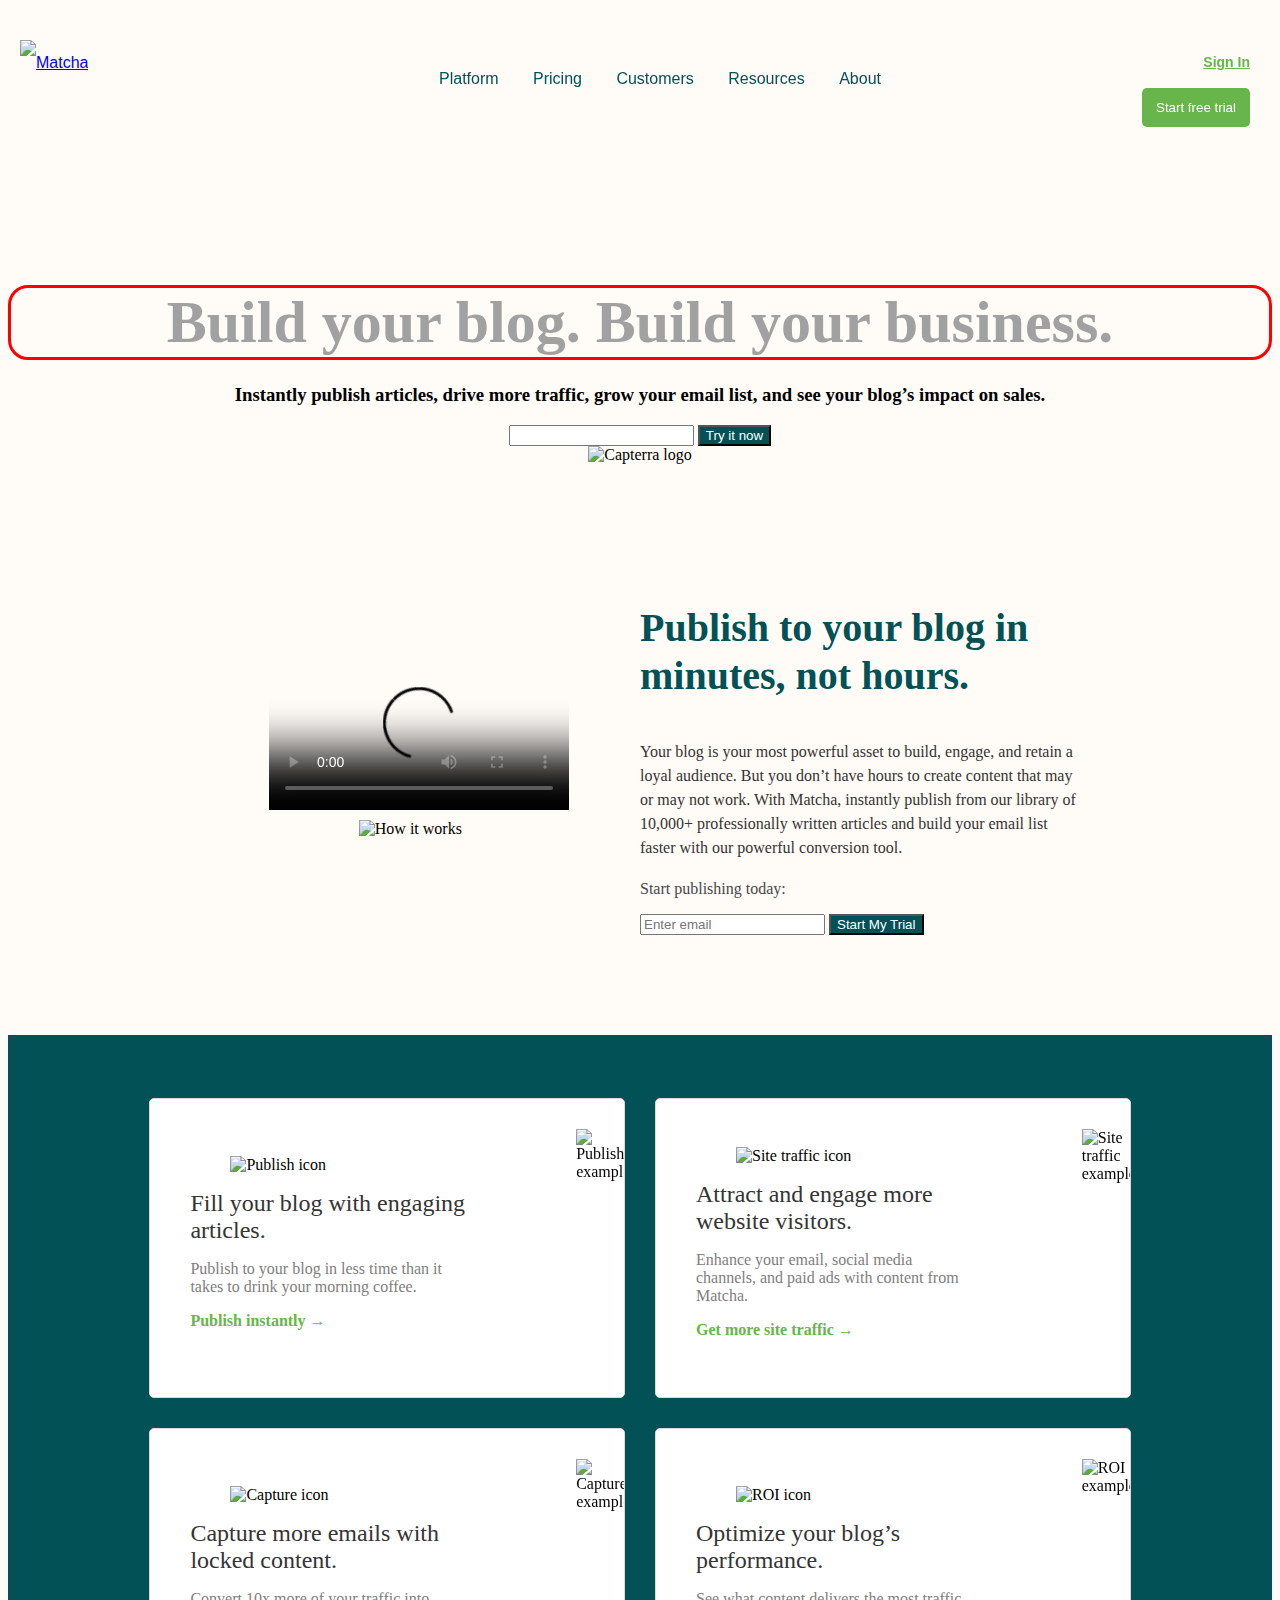
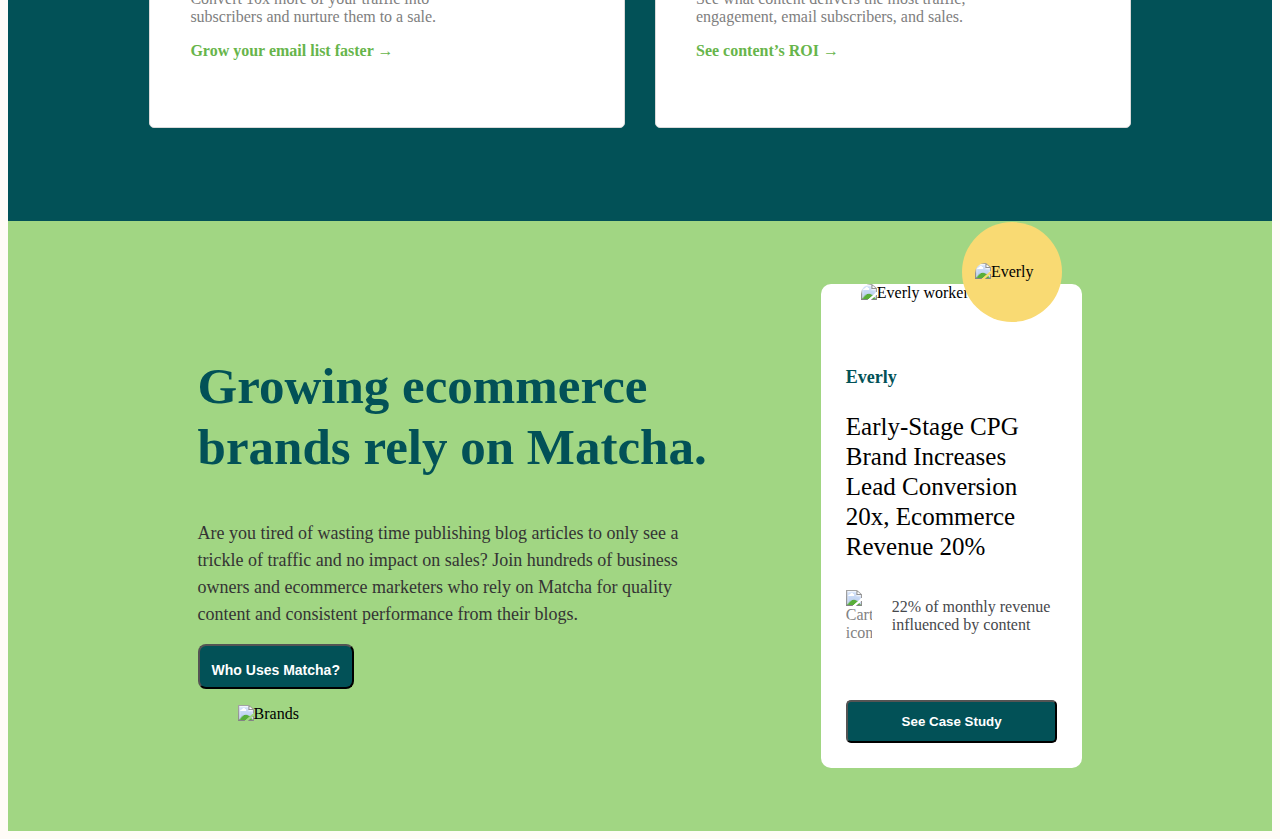
==== index.html @ 4d650afe "changes working with grid" ====
<!DOCTYPE html>
<html lang="en">
  <head>
    <!-- Información importante no visible -->
    <meta charset="UTF-8" />
    <meta name="viewport" content="width=device-width, initial-scale=1.0" />
    <link rel="stylesheet" href="styles/style.css" />
    <title>Matcha</title>
  </head>
  <body>
    <section class="fixed-header">
      <header class="header">
        <!-- Logo con link a la página principal -->
        <a href="/" class="logo">
          <img
            src="https://getmatcha.com/wp-content/themes/getmatcha/img/footer_logo.svg"
            alt="Matcha"
          />
        </a>
        <!-- Menú de navegación -->
        <nav class="navbar">
          <ul>
            <li>Platform</li>
            <li>Pricing</li>
            <li>Customers</li>
            <li>Resources</li>
            <li>About</li>
          </ul>
        </nav>
        <!-- Contenedor de acciones de usuario -->
        <div class="actions">
          <a href="/login">Sign In</a>
          <button>Start free trial</button>
        </div>
      </header>
    </section>

    <main>
      <!-- Lo que verá el navegador -->
      <h1>Build your blog. Build your business.</h1>

      <h3>
        Instantly publish articles, drive more traffic, grow your email list,
        and see your blog’s impact on sales.
      </h3>

      <form>
        <input type="email" name="user" />
        <button type="submit">Try it now</button>
      </form>
      <img
        src="https://getmatcha.com/wp-content/themes/getmatcha/img/capterra.png"
        alt="Capterra logo"
      />
    </main>

    <!-- Contenedor de video -->
    <section class="promo">
      <article class="explanatory-video">
        <video
          controls
          poster="https://cdn.videvo.net/videvo_files/video/premium/video0036/thumbnails/computer_code00_small.jpg"
        >
          <source
            type="video/webm"
            src="https://cdn.videvo.net/videvo_files/video/premium/video0036/small_watermarked/computer_code00_preview.webm"
          />
          <source
            type="video/mp4"
            src="https://cdn.videvo.net/videvo_files/video/premium/video0036/small_watermarked/computer_code00_preview.mp4"
          />
        </video>
        <img
          src="https://getmatcha.com/wp-content/themes/getmatcha/img/see_how_it_works.png"
          alt="How it works"
        />
      </article>
      <article class="publish">
        <h3>Publish to your blog in minutes, not hours.</h3>
        <p>
          Your blog is your most powerful asset to build, engage, and retain a
          loyal audience. But you don’t have hours to create content that may or
          may not work. With Matcha, instantly publish from our library of
          10,000+ professionally written articles and build your email list
          faster with our powerful conversion tool.
        </p>
        <div>
          <p>Start publishing today:</p>
          <form>
            <input type="text" placeholder="Enter email" />
            <button>Start My Trial</button>
          </form>
        </div>
      </article>
    </section>
    <section class="features">
      <article class="feature-card">
        <div class="feature-content">
          <figure>
            <img
              src="https://getmatcha.com/wp-content/themes/getmatcha/img/icon_publish.png"
              alt="Publish icon"
            />
          </figure>
          <h3>Fill your blog with engaging articles.</h3>
          <p>
            Publish to your blog in less time than it takes to drink your
            morning coffee.
          </p>
          <a href="">Publish instantly →</a>
        </div>
        <div class="feature-image">
          <figure>
            <img
              src="https://getmatcha.com/wp-content/themes/getmatcha/img/image_publish.png"
              alt="Publish example"
            />
          </figure>
        </div>
      </article>
      <article class="feature-card">
        <div class="feature-content">
          <figure>
            <img
              src="https://getmatcha.com/wp-content/themes/getmatcha/img/icon_site_traffic.png"
              alt="Site traffic icon"
            />
          </figure>
          <h3>Attract and engage more website visitors.</h3>
          <p>
            Enhance your email, social media channels, and paid ads with content
            from Matcha.
          </p>
          <a href="">Get more site traffic →</a>
        </div>
        <div class="feature-image">
          <figure>
            <img
              src="https://getmatcha.com/wp-content/themes/getmatcha/img/image_site_traffic.png"
              alt="Site traffic example"
            />
          </figure>
        </div>
      </article>
      <article class="feature-card">
        <div class="feature-content">
          <figure>
            <img
              src="https://getmatcha.com/wp-content/themes/getmatcha/img/icon_capture.png"
              alt="Capture icon"
            />
          </figure>
          <h3>Capture more emails with locked content.</h3>
          <p>
            Convert 10x more of your traffic into subscribers and nurture them
            to a sale.
          </p>
          <a href="">Grow your email list faster →</a>
        </div>
        <div class="feature-image">
          <figure>
            <img
              src="https://getmatcha.com/wp-content/themes/getmatcha/img/image_capture.png"
              alt="Capture example"
            />
          </figure>
        </div>
      </article>
      <article class="feature-card">
        <div class="feature-content">
          <figure>
            <img
              src="https://getmatcha.com/wp-content/themes/getmatcha/img/icon_roi.png"
              alt="ROI icon"
            />
          </figure>
          <h3>Optimize your blog’s performance.</h3>
          <p>
            See what content delivers the most traffic, engagement, email
            subscribers, and sales.
          </p>
          <a href="">See content’s ROI →</a>
        </div>
        <div class="feature-image">
          <figure>
            <img
              src="https://getmatcha.com/wp-content/themes/getmatcha/img/image_roi.png"
              alt="ROI example"
            />
          </figure>
        </div>
      </article>
    </section>
    <section class="success-stories">
      <article class="overview">
        <h2>Growing ecommerce brands rely on Matcha.</h2>
        <p>
          Are you tired of wasting time publishing blog articles to only see a
          trickle of traffic and no impact on sales? Join hundreds of business
          owners and ecommerce marketers who rely on Matcha for quality content
          and consistent performance from their blogs.
        </p>
        <button>Who Uses Matcha?</button>
        <figure>
          <img
            src="https://getmatcha.com/wp-content/uploads/2019/09/brands_group.png"
            alt="Brands"
          />
        </figure>
      </article>
      <article class="stories-carousel">
        <div class="card">
          <div class="card-media">
            <figure>
              <img
                src="https://getmatcha.com/wp-content/uploads/2019/05/profile-headshot-square.png"
                alt="Everly worker"
              />
            </figure>
            <div class="company">
              <img
                src="https://getmatcha.com/wp-content/uploads/2019/05/everly_logo_blue_v3_x60@2x.png"
                alt="Everly"
              />
            </div>
          </div>
          <div class="card-body">
            <h4>Everly</h4>
            <h3>
              Early-Stage CPG Brand Increases Lead Conversion 20x, Ecommerce
              Revenue 20%
            </h3>
            <div class="results">
              <img
                src="https://getmatcha.com/wp-content/themes/getmatcha/img/icon_cart.png"
                alt="Cart icon"
              />
              <p>22% of monthly revenue influenced by content</p>
            </div>
          </div>
          <div class="card-footer">
            <button>See Case Study</button>
          </div>
        </div>
      </article>
    </section>
  </body>
</html>
---- styles/style.css ----
body {
  background-color: #fffbf7;
}

main {
  margin-top: 285px;
  text-align: center;
}

.fixed-header {
  position: fixed;
  top: 0;
  left: 0;
  right: 0;
  background-color: #fffbf7;
}

.header {
  margin: 40px 20px 0px 20px;
  font-size: 0;
  height: 45px;
  font-family: sans-serif;
}

.header > * {
  display: inline-block;
  vertical-align: middle;
  font-size: 16px;
  height: 100%;
  line-height: 45px;
}

.logo {
  width: 15%;
}

.logo > img {
  height: 100%;
}

.navbar {
  width: 70%;
  text-align: center;
  color: #025157;
  font-weight: 500;
}

.actions {
  width: 15%;
  text-align: right;
  font-size: 14px;
  font-weight: 600;
}

.actions > * {
  margin: 0px 10px 0px 10px;
}

.actions > a {
  color: #67b54b;
}

.actions > button {
  color: white;
  background-color: #67b54b;
  padding: 12px 14px 12px 14px;
  border: 0px;
  border-radius: 5px;
}

li {
  display: inline;
  margin: 0px 15px 0px 15px;
}

h1 {
  text-align: center;
  color: #8b8b8bcc;
  font-family: "Alegreya", serif;
  font-size: 60px;
  margin-bottom: 24px;
  border: solid;
  border-width: 3px;
  border-color: red;
  border-radius: 20px;
}

p {
  color: #46484c;
}

button {
  color: #fff;
  background-color: #025157;
}

.promo {
  display: flex;
  max-width: 70%;
  margin: 100px auto;
  align-items: center;
}

.explanatory-video {
  flex: 1;
  display: flex;
  flex-direction: column;
  align-items: center;
}

.explanatory-video img {
  width: 120px;
  margin-top: 10px;
}

.publish {
  flex: 1;
}

.publish h3 {
  font-family: "Alegreya", serif;
  font-size: 40px;
  line-height: 48px;
  color: #025157;
}

.publish > p {
  font-size: 16px;
  color: #343434;
  line-height: 1.5;
  margin-bottom: 20px;
}

.publish > form {
  display: flex;
}

.publish > form p {
  color: #025157;
  margin-right: 18px;
}

.features {
  display: grid;
  grid-template: repeat(2, 330px) / repeat(2, 1fr);
  background-color: #025157;
  padding: 5% 10%;
}
.features .feature-card {
  margin-bottom: 30px;
  margin-left: 15px;
  margin-right: 15px;
  background-color: #fff;
  border: 1px solid #dadada;
  border-radius: 5px;
  display: flex;
  align-items: center;
  overflow: hidden;
}

.features .feature-card .feature-content {
  padding: 30px 20px 40px 40px;
  flex: 2;
}

.features .feature-card .feature-content > * {
  margin-bottom: 1rem;
  margin-top: 0;
}

.features .feature-card .feature-content img {
  width: 50px;
}

.features .feature-card .feature-content h3 {
  font-size: 24px;
  color: #343434;
  font-weight: 400;
}

.features .feature-card .feature-content p {
  font-size: 16px;
  color: #7e7e7e;
  font-weight: 400;
}

.features .feature-card .feature-content a {
  font-size: 16px;
  color: #67b54b;
  font-weight: 600;
  text-decoration: none;
}

.features .feature-card .feature-image {
  flex: 1;
  width: 40%;
  position: relative;
  right: -50px;
  height: 80%;
}

.features .feature-card .feature-image figure,
.features .feature-card .feature-image img {
  margin-top: 0;
  height: 100%;
}

.success-stories {
  background-color: #a1d683;
  padding: 5% 15%;
  display: flex;
  align-items: center;
  justify-content: space-around;
}

.success-stories .overview {
  flex: 2;
  padding-right: 100px;
}

.success-stories h2 {
  font-family: "Alegreya", serif;
  font-size: 51px;
  line-height: 61px;
  color: #025157;
}

.success-stories .overview p {
  color: #343434;
  font-size: 18px;
  line-height: 1.5;
  margin-bottom: 1rem;
}

.success-stories .overview button {
  font-size: 14px;
  padding: 12px 12px 6px 12px;
  border-radius: 8px;
  height: 45px;
  font-weight: 600;
  margin-left: 0;
}

.success-stories .overview img {
  width: 500px;
  max-width: 100%;
}

.success-stories .stories-carousel {
  flex: 1;
}

.success-stories .stories-carousel .card {
  max-width: 370px;
  width: 100%;
  background-color: #fff;
  border-radius: 10px;
}

.success-stories .stories-carousel .card .card-media img {
  width: 100%;
  max-height: 16vw;
  border-top-left-radius: 10px;
  border-top-right-radius: 10px;
}

.success-stories .stories-carousel .card .card-media figure {
  margin-top: 0;
}

.success-stories .stories-carousel .card .card-media {
  position: relative;
}
.success-stories .stories-carousel .card .card-media .company {
  position: absolute;
  bottom: -20px;
  right: 20px;
  width: 100px;
  height: 100px;
  background-color: #f9da73;
  border-radius: 50%;
  display: flex;
  justify-content: center;
  align-items: center;
}

.success-stories .stories-carousel .card .card-media .company img {
  max-width: 75%;
}

.success-stories .stories-carousel .card .card-body,
.success-stories .stories-carousel .card .card-footer {
  padding: 25px;
}

.success-stories .stories-carousel .card .card-body h4 {
  color: #025157;
  font-size: 18px;
  font-weight: 600;
  line-height: 20px;
  margin-bottom: 12px;
}

.success-stories .stories-carousel .card .card-body h3 {
  font-size: 25px;
  font-weight: 400;
  line-height: 30px;
  margin-bottom: 20px;
}

.success-stories .stories-carousel .card .card-body .results {
  display: flex;
  align-items: center;
  color: #828282;
}

.success-stories .stories-carousel .card .card-body .results img {
  width: 26px;
  margin-right: 20px;
}

.success-stories .stories-carousel .card .card-footer button {
  display: block;
  margin-left: 0;
  border-radius: 5px;
  font-size: 13;
  font-weight: 600;
  padding: 12px 20px;
  width: 100%;
}
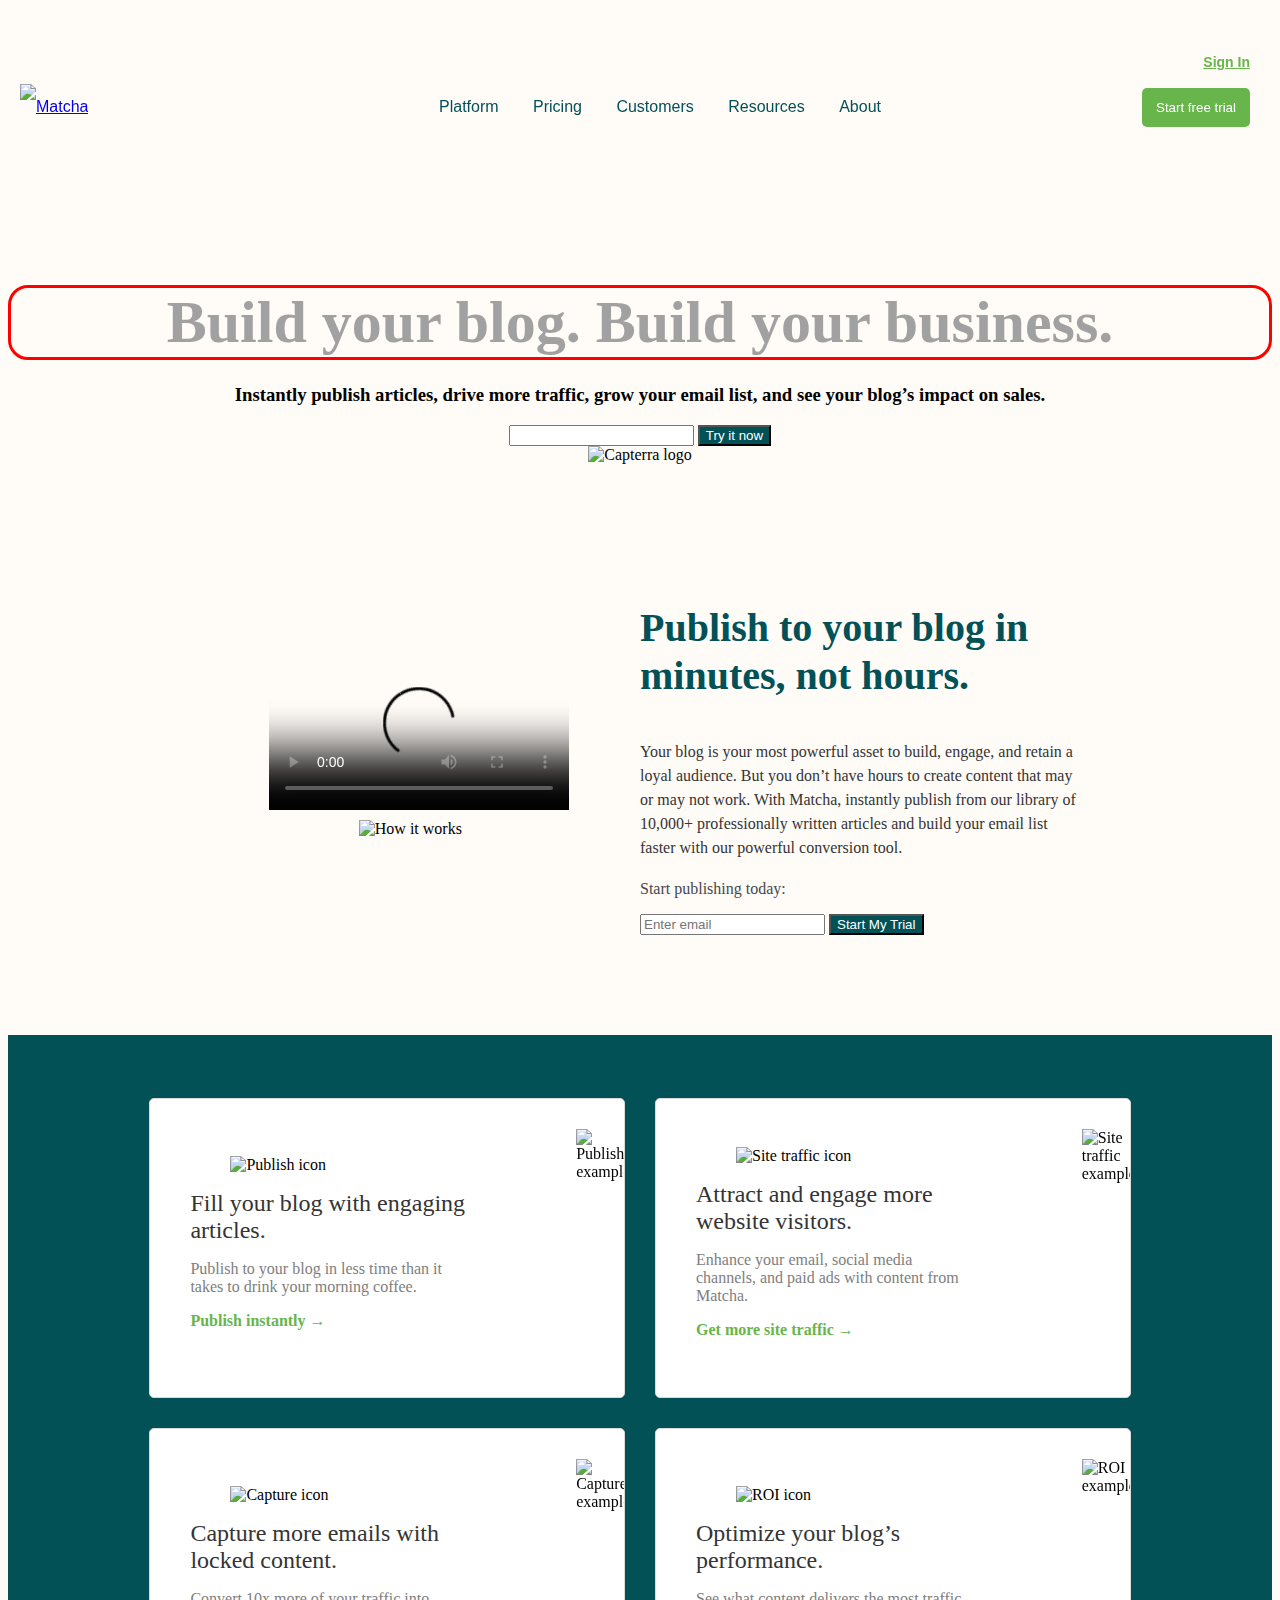
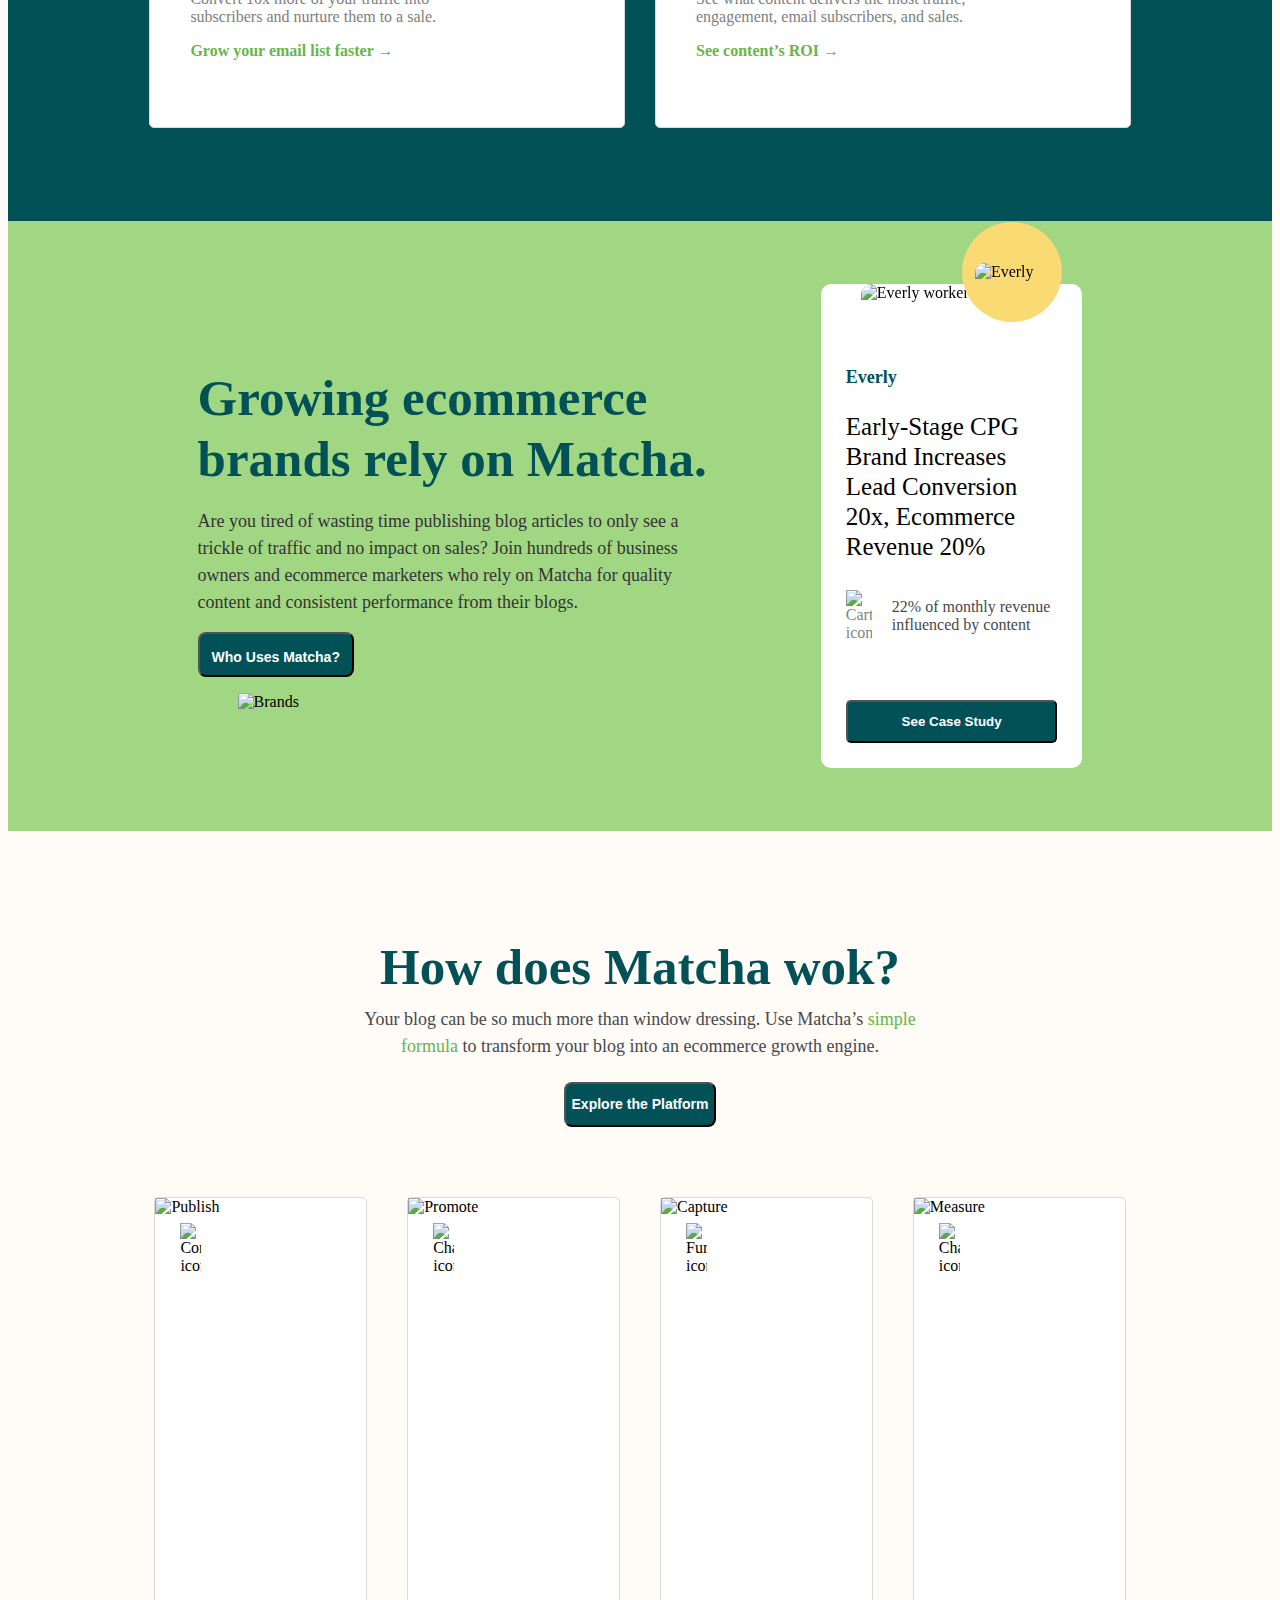
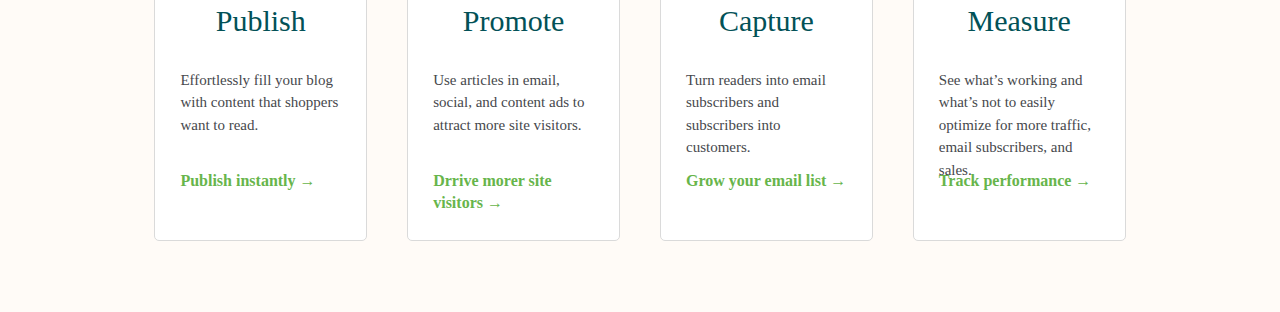
==== commit 866dbcc2: "post-work done" ====
--- a/index.html
+++ b/index.html
@@ -193,7 +193,7 @@
     </section>
     <section class="success-stories">
       <article class="overview">
-        <h2>Growing ecommerce brands rely on Matcha.</h2>
+        <h2 class="title">Growing ecommerce brands rely on Matcha.</h2>
         <p>
           Are you tired of wasting time publishing blog articles to only see a
           trickle of traffic and no impact on sales? Join hundreds of business
@@ -244,5 +244,104 @@
         </div>
       </article>
     </section>
+    <section class="how-matcha-works">
+      <h2 class="title">How does Matcha wok?</h2>
+      <p class="description">
+        Your blog can be so much more than window dressing. Use Matcha’s
+        <a href="#">simple formula</a> to transform your blog into an ecommerce
+        growth engine.
+      </p>
+      <button>Explore the Platform</button>
+      <div class="defining-how">
+        <article class="how-card">
+          <div class="how-card-image">
+            <img
+              src="https://getmatcha.com/wp-content/themes/getmatcha/img/ill-publish.png"
+              alt="Publish"
+              class="how-card-bg"
+            />
+            <img
+              src="https://getmatcha.com/wp-content/themes/getmatcha/img/icon_content.png"
+              alt="Content icon"
+              class="how-card-icon"
+            />
+          </div>
+          <div class="how-card-body">
+            <h3>Publish</h3>
+            <p>
+              Effortlessly fill your blog with content that shoppers want to
+              read.
+            </p>
+            <a href="#">Publish instantly →</a>
+          </div>
+        </article>
+        <article class="how-card">
+          <div class="how-card-image">
+            <img
+              src="https://getmatcha.com/wp-content/themes/getmatcha/img/ill-promote.png"
+              alt="Promote"
+              class="how-card-bg"
+            />
+            <img
+              src="https://getmatcha.com/wp-content/themes/getmatcha/img/icon_channels.png"
+              alt="Channels icon"
+              class="how-card-icon"
+            />
+          </div>
+          <div class="how-card-body">
+            <h3>Promote</h3>
+            <p>
+              Use articles in email, social, and content ads to attract more
+              site visitors.
+            </p>
+            <a href="#">Drrive morer site visitors →</a>
+          </div>
+        </article>
+        <article class="how-card">
+          <div class="how-card-image">
+            <img
+              src="https://getmatcha.com/wp-content/themes/getmatcha/img/ill-capture.png"
+              alt="Capture"
+              class="how-card-bg"
+            />
+            <img
+              src="https://getmatcha.com/wp-content/themes/getmatcha/img/icon_funnel.png"
+              alt="Funnel icon"
+              class="how-card-icon"
+            />
+          </div>
+          <div class="how-card-body">
+            <h3>Capture</h3>
+            <p>
+              Turn readers into email subscribers and subscribers into
+              customers.
+            </p>
+            <a href="#">Grow your email list →</a>
+          </div>
+        </article>
+        <article class="how-card">
+          <div class="how-card-image">
+            <img
+              src="https://getmatcha.com/wp-content/themes/getmatcha/img/ill-measure.png"
+              alt="Measure"
+              class="how-card-bg"
+            />
+            <img
+              src="https://getmatcha.com/wp-content/themes/getmatcha/img/icon_chart.png"
+              alt="Chart icon"
+              class="how-card-icon"
+            />
+          </div>
+          <div class="how-card-body">
+            <h3>Measure</h3>
+            <p>
+              See what’s working and what’s not to easily optimize for more
+              traffic, email subscribers, and sales.
+            </p>
+            <a href="#">Track performance →</a>
+          </div>
+        </article>
+      </div>
+    </section>
   </body>
 </html>
--- a/styles/style.css
+++ b/styles/style.css
@@ -24,7 +24,6 @@
 
 .header > * {
   display: inline-block;
-  vertical-align: middle;
   font-size: 16px;
   height: 100%;
   line-height: 45px;
@@ -218,11 +217,12 @@
   padding-right: 100px;
 }
 
-.success-stories h2 {
+.title {
   font-family: "Alegreya", serif;
   font-size: 51px;
   line-height: 61px;
   color: #025157;
+  margin-bottom: 8px;
 }
 
 .success-stories .overview p {
@@ -328,3 +328,96 @@
   padding: 12px 20px;
   width: 100%;
 }
+
+.how-matcha-works {
+  background-color: #fffbf7;
+  padding: 5% 10%;
+  text-align: center;
+}
+
+.how-matcha-works .description {
+  max-width: 60%;
+  color: #46484c;
+  font-size: 18px;
+  font-weight: 400;
+  line-height: 1.5;
+  margin: 0 auto;
+  margin-bottom: 16px;
+}
+
+.how-matcha-works .description a {
+  color: #67b54b;
+  text-decoration: none;
+}
+
+.how-matcha-works button {
+  font-size: 14px;
+  font-weight: 600;
+  padding-top: 12px 12px 6px 12px;
+  height: 45px;
+  margin-left: 0;
+  border-radius: 8px;
+  margin-top: 6px;
+}
+
+.how-matcha-works .defining-how {
+  margin-top: 70px;
+  display: grid;
+  grid-template-columns: 1fr 1fr 1fr 1fr;
+}
+
+.how-matcha-works .defining-how .how-card {
+  background-color: #fff;
+  border: 1px solid #dadada;
+  border-radius: 5px;
+  margin-left: 20px;
+  margin-right: 20px;
+  text-align: left;
+}
+
+.how-matcha-works .defining-how .how-card .how-card-image {
+  position: relative;
+  height: 350px;
+}
+
+.how-matcha-works .defining-how .how-card .how-card-image .how-card-icon {
+  position: absolute;
+  top: 25px;
+  left: 25px;
+  width: 21px;
+}
+
+.how-matcha-works .defining-how .how-card .how-card-image .how-card-bg {
+  width: 100%;
+  height: 100%;
+}
+
+.how-matcha-works .defining-how .how-card .how-card-body {
+  padding: 25px;
+}
+
+.how-matcha-works .defining-how .how-card .how-card-body h3 {
+  font-family: "Alegreya", serif;
+  font-size: 30px;
+  line-height: 36px;
+  color: #025157;
+  font-weight: 400;
+  text-align: center;
+}
+
+.how-matcha-works .defining-how .how-card .how-card-body p {
+  font-size: 15px;
+  line-height: 1.5;
+  color: #46484c;
+  font-weight: 400;
+  height: 85px;
+  margin-bottom: 16px;
+}
+
+.how-matcha-works .defining-how .how-card .how-card-body a {
+  font-size: 16px;
+  line-height: 1.4;
+  color: #67b54b;
+  font-weight: 600;
+  text-decoration: none;
+}
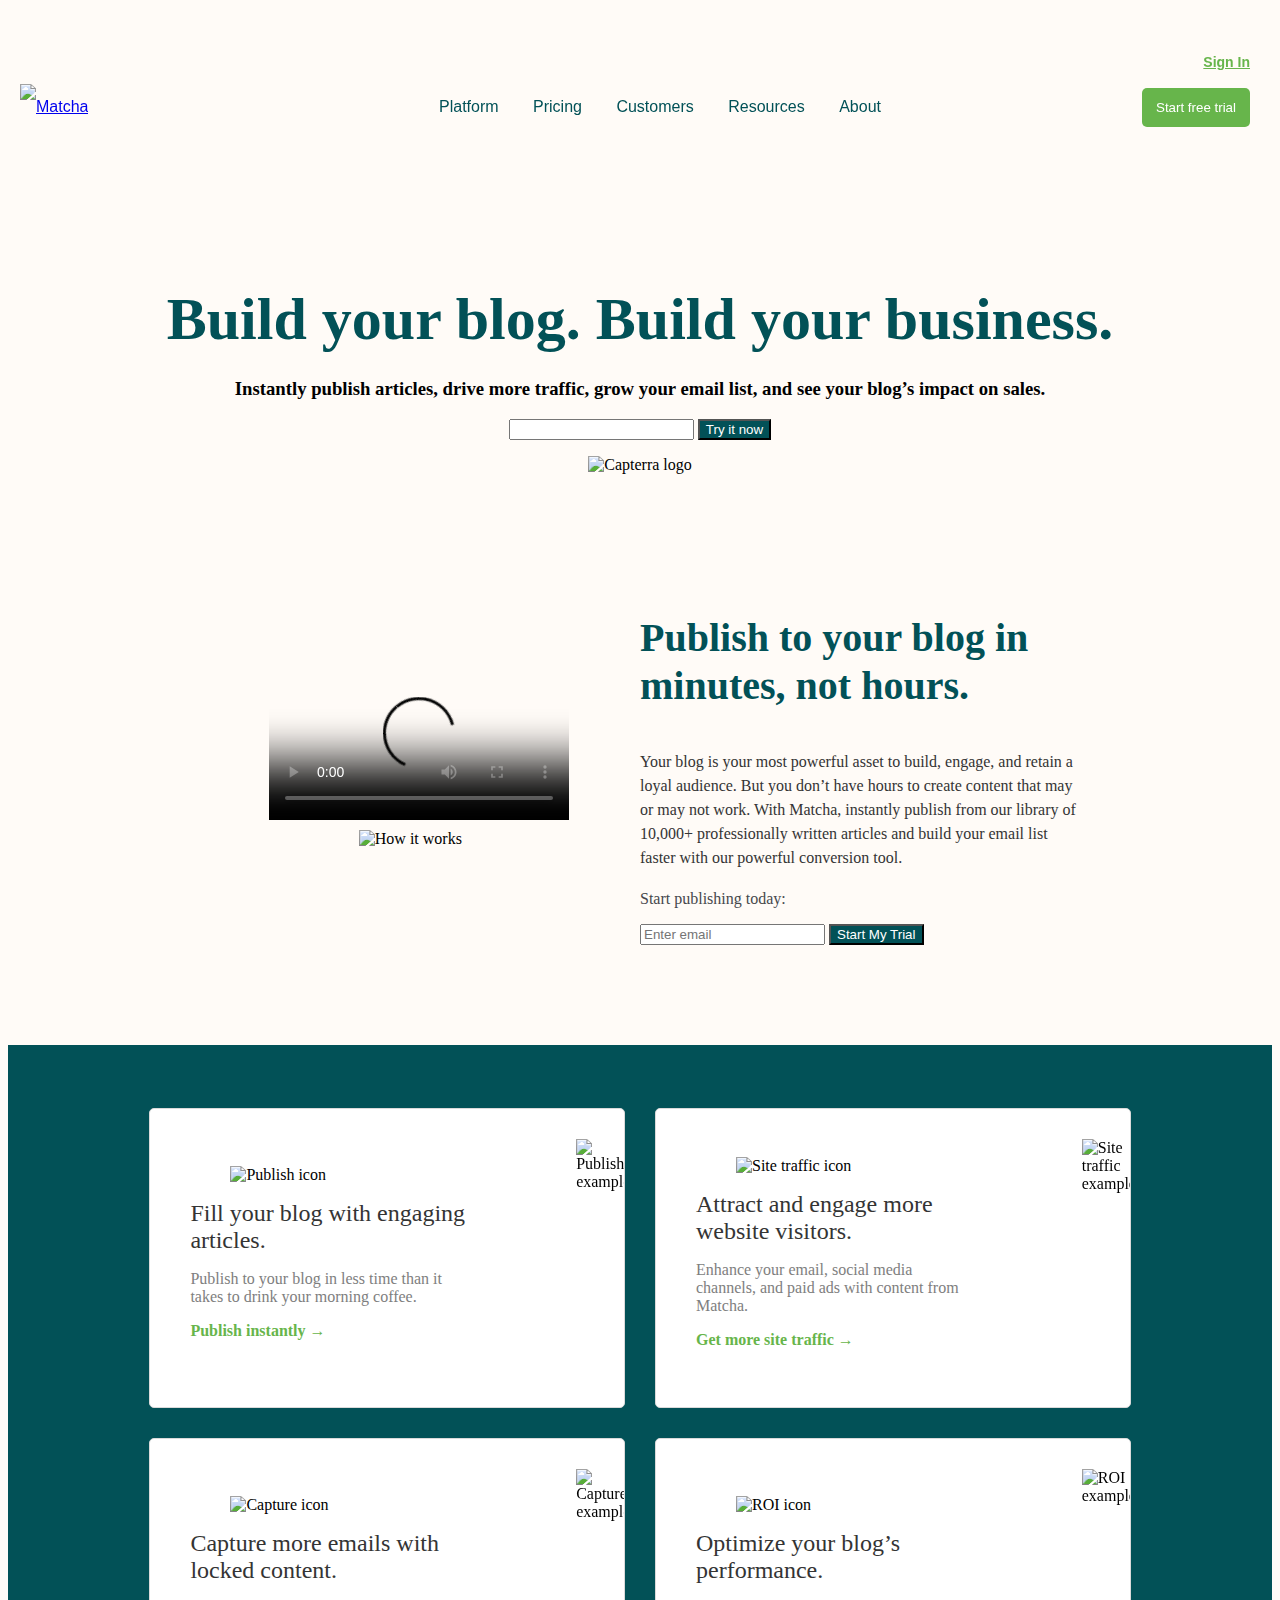
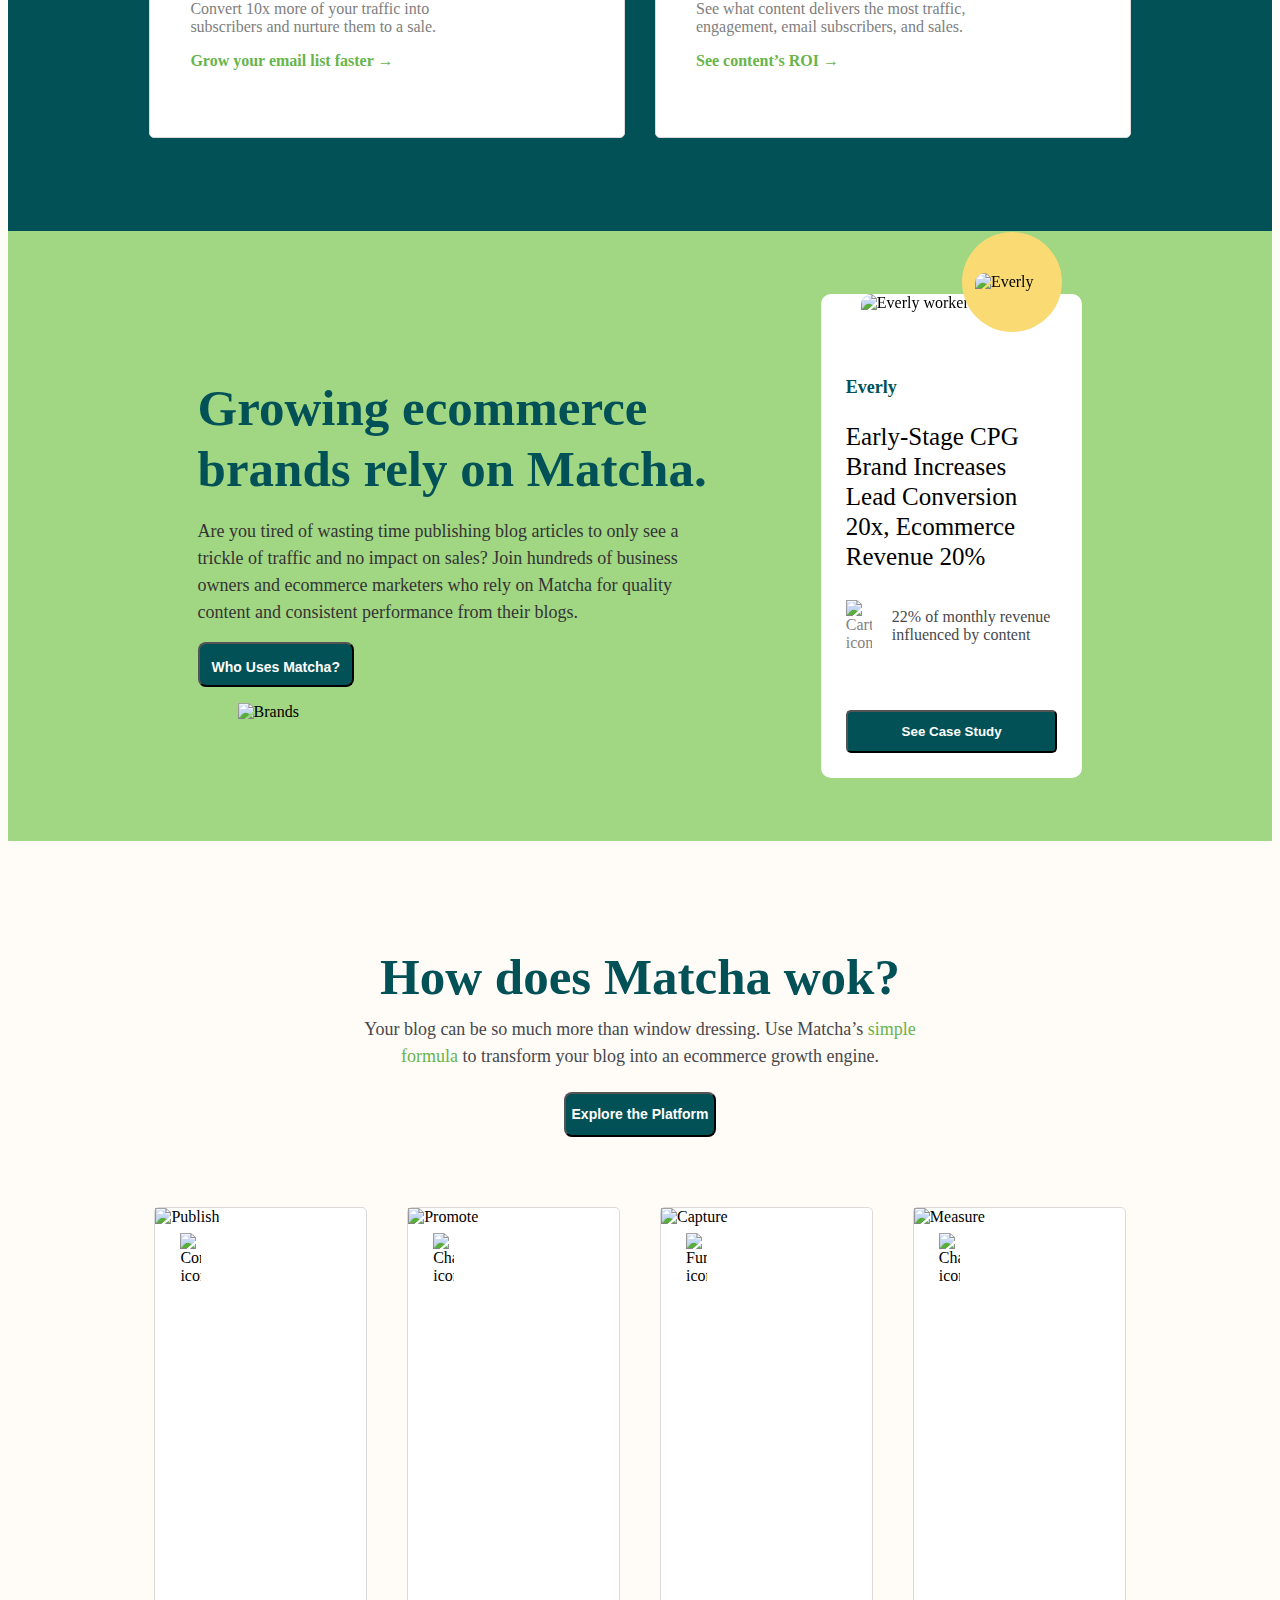
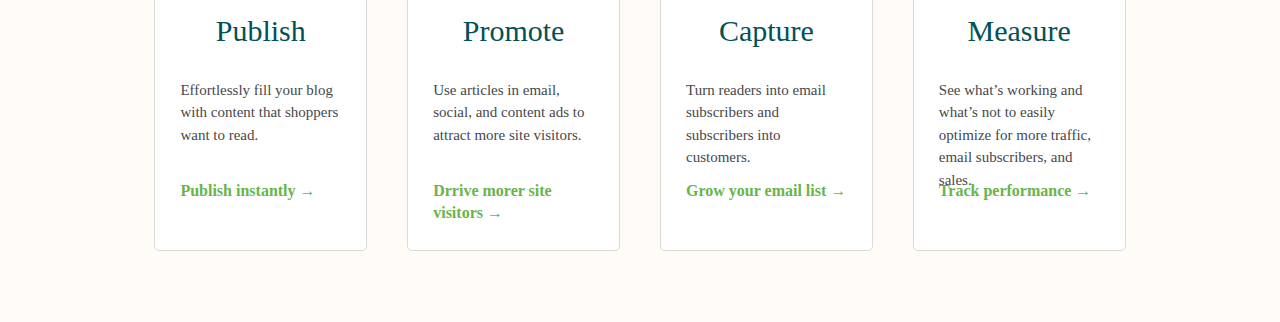
==== commit 0c4e24ef: "Adding responsive design on some sections" ====
--- a/index.html
+++ b/index.html
@@ -48,10 +48,12 @@
         <input type="email" name="user" />
         <button type="submit">Try it now</button>
       </form>
-      <img
-        src="https://getmatcha.com/wp-content/themes/getmatcha/img/capterra.png"
-        alt="Capterra logo"
-      />
+      <figure class="banner">
+        <img
+          src="https://getmatcha.com/wp-content/themes/getmatcha/img/capterra.png"
+          alt="Capterra logo"
+        />
+      </figure>
     </main>
 
     <!-- Contenedor de video -->
--- a/styles/style.css
+++ b/styles/style.css
@@ -74,14 +74,15 @@
 
 h1 {
   text-align: center;
-  color: #8b8b8bcc;
+  color: #025157;
   font-family: "Alegreya", serif;
   font-size: 60px;
   margin-bottom: 24px;
-  border: solid;
+
+  /*border: solid;
   border-width: 3px;
   border-color: red;
-  border-radius: 20px;
+  border-radius: 20px;*/
 }
 
 p {
@@ -421,3 +422,61 @@
   font-weight: 600;
   text-decoration: none;
 }
+
+@media (max-width: 575px) {
+  .navbar,
+  .actions {
+    display: none;
+  }
+  main {
+    margin-top: 130px;
+  }
+
+  h1 {
+    font-size: 30px;
+  }
+
+  .banner > img {
+    width: 100%;
+  }
+
+  .promo {
+    flex-direction: column;
+  }
+
+  .explanatory-video > video {
+    width: 100%;
+  }
+
+  .publish {
+    margin-top: 10px;
+  }
+
+  .publish > h3 {
+    font-size: 25px;
+    line-height: 1.2;
+  }
+
+  .publish > form {
+    flex-direction: column;
+  }
+
+  .publish > form > div {
+    height: 50px;
+    margin-top: 10px;
+  }
+
+  .publish > form > div > input {
+    width: 65%;
+  }
+
+  .features {
+    grid-template: repeat(4, 1fr) / 1fr;
+    padding-left: 0;
+    padding-right: 0;
+  }
+
+  .feature-image {
+    display: none;
+  }
+}
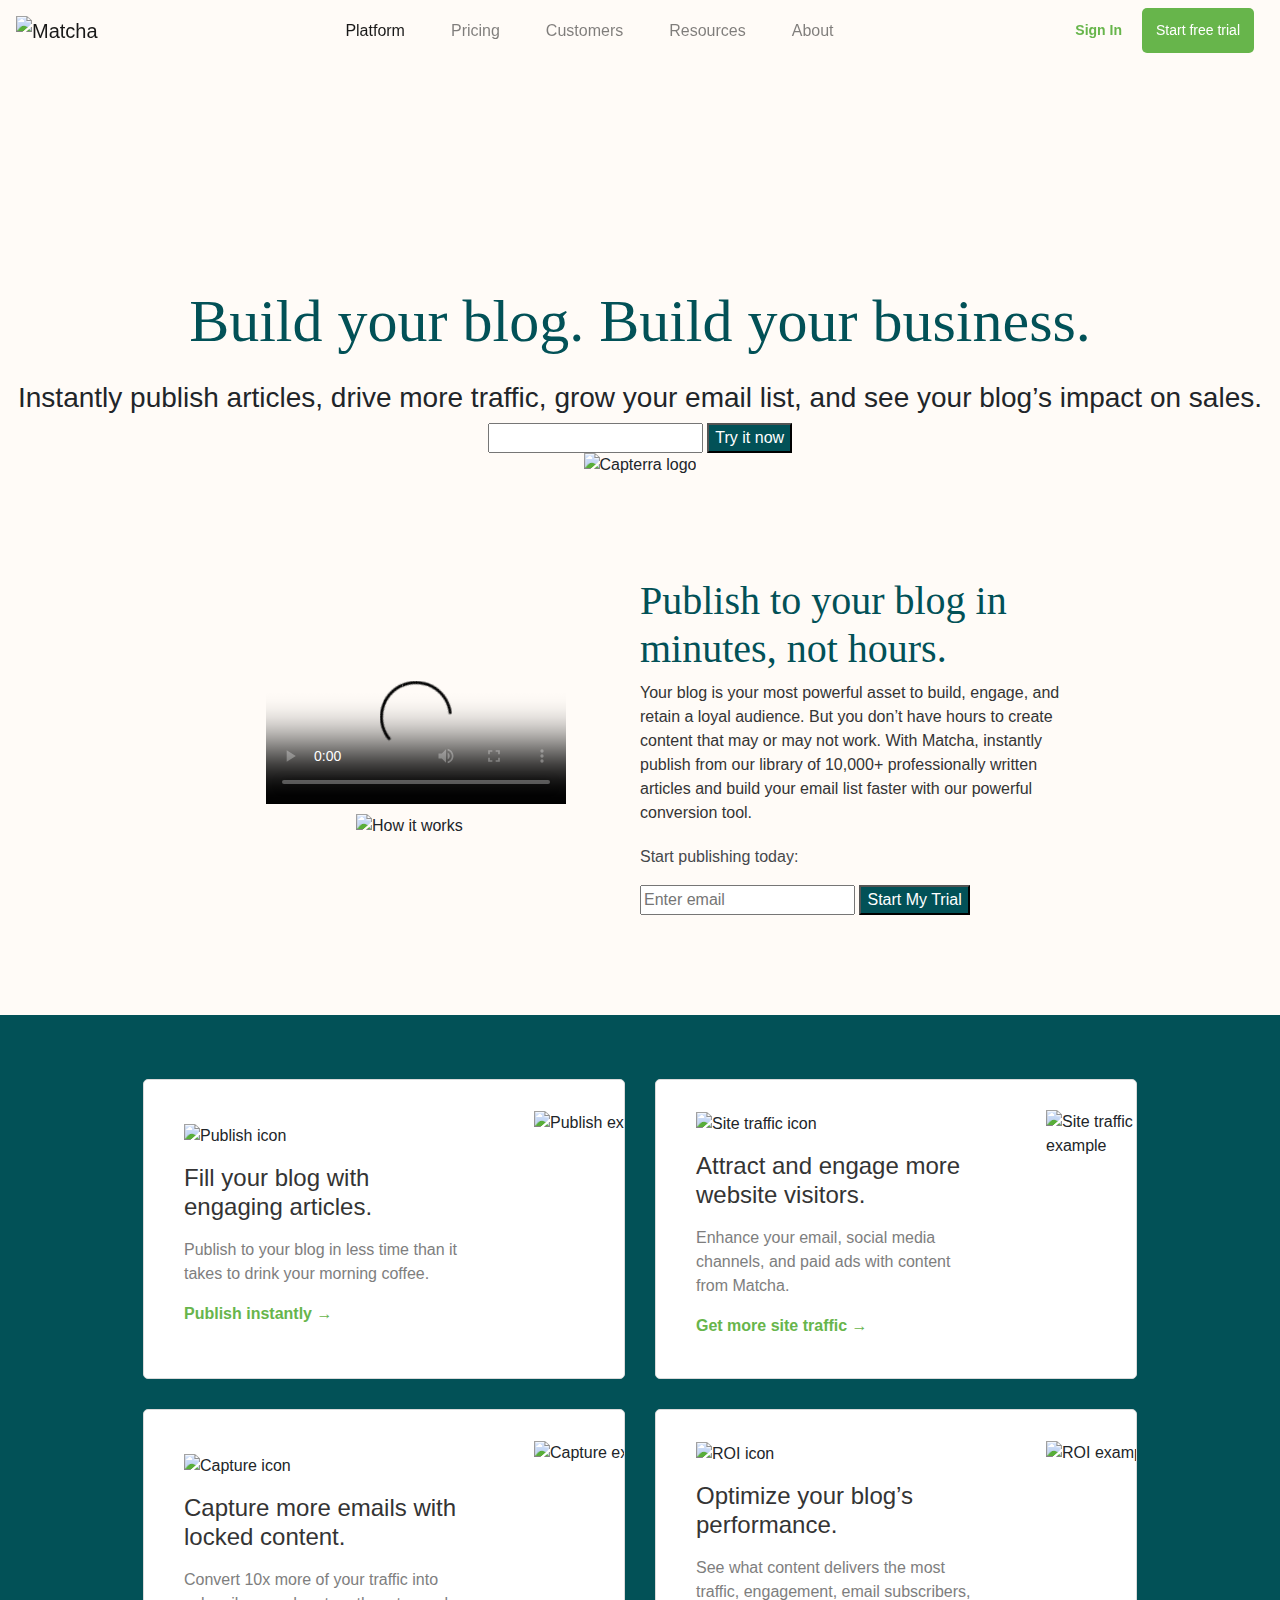
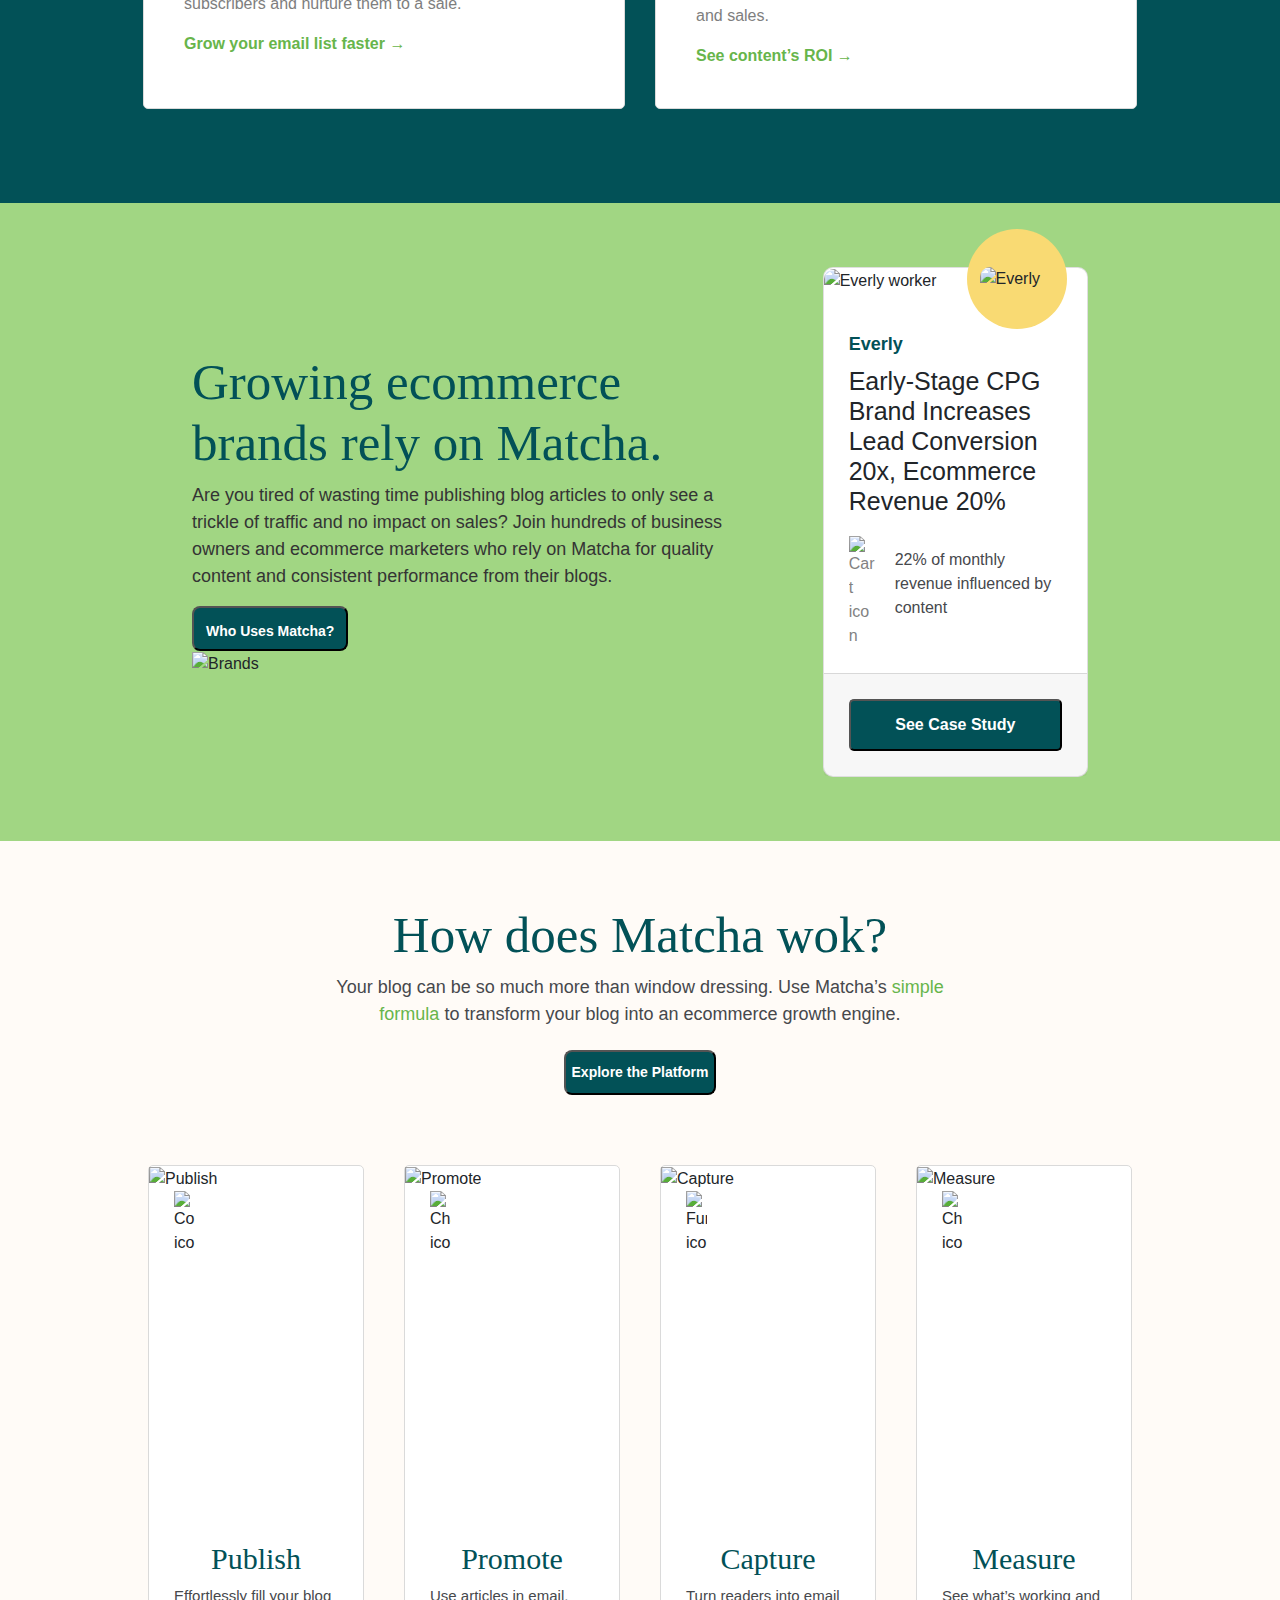
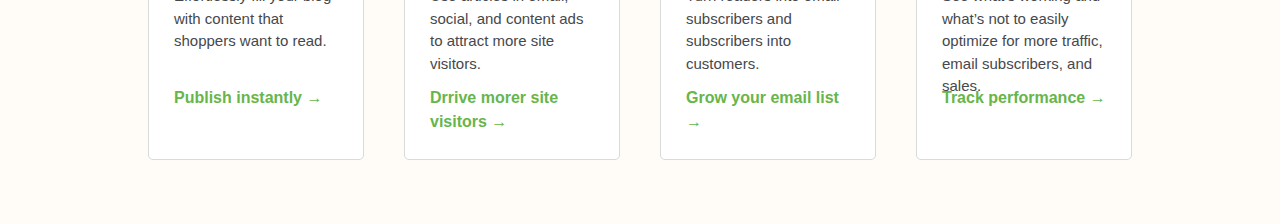
==== commit fe49cfd4: "responsive navbar with bootstrap" ====
--- a/index.html
+++ b/index.html
@@ -3,21 +3,23 @@
   <head>
     <!-- Información importante no visible -->
     <meta charset="UTF-8" />
-    <meta name="viewport" content="width=device-width, initial-scale=1.0" />
+    <meta name="viewport" content="width=device-width, initial-scale=1, shrink-to-fit=no">
+    <link rel="stylesheet" href="https://stackpath.bootstrapcdn.com/bootstrap/4.4.1/css/bootstrap.min.css" integrity="sha384-Vkoo8x4CGsO3+Hhxv8T/Q5PaXtkKtu6ug5TOeNV6gBiFeWPGFN9MuhOf23Q9Ifjh" crossorigin="anonymous">
     <link rel="stylesheet" href="styles/style.css" />
     <title>Matcha</title>
   </head>
   <body>
+    <!--
     <section class="fixed-header">
       <header class="header">
-        <!-- Logo con link a la página principal -->
+        
         <a href="/" class="logo">
           <img
             src="https://getmatcha.com/wp-content/themes/getmatcha/img/footer_logo.svg"
             alt="Matcha"
           />
         </a>
-        <!-- Menú de navegación -->
+        
         <nav class="navbar">
           <ul>
             <li>Platform</li>
@@ -27,13 +29,60 @@
             <li>About</li>
           </ul>
         </nav>
-        <!-- Contenedor de acciones de usuario -->
+        
         <div class="actions">
           <a href="/login">Sign In</a>
           <button>Start free trial</button>
         </div>
       </header>
     </section>
+    -->
+
+    <body>
+      <!-- Nuestra barra de navegación comentada va aquí -->
+      <nav class="navbar fixed-top navbar-expand-lg navbar-light">
+        <a class="navbar-brand" href="#">
+          <img
+            src="https://getmatcha.com/wp-content/themes/getmatcha/img/footer_logo.svg"
+            alt="Matcha"
+          />
+        </a>
+        <button
+          class="navbar-toggler"
+          type="button"
+          data-toggle="collapse"
+          data-target="#navbarSupportedContent"
+          aria-controls="navbarSupportedContent"
+          aria-expanded="false"
+          aria-label="Toggle navigation"
+        >
+          <span class="navbar-toggler-icon"></span>
+        </button>
+    
+        <div class="collapse navbar-collapse" id="navbarSupportedContent">
+          <ul class="navbar-nav mx-auto">
+            <li class="nav-item active">
+              <a class="nav-link" href="#">Platform</a>
+            </li>
+            <li class="nav-item">
+              <a class="nav-link" href="#">Pricing</a>
+            </li>
+            <li class="nav-item">
+              <a class="nav-link" href="#">Customers</a>
+            </li>
+            <li class="nav-item">
+              <a class="nav-link" href="#">Resources</a>
+            </li>
+            <li class="nav-item">
+              <a class="nav-link" href="#">About</a>
+            </li>
+          </ul>
+          <form class=" form-inline my-2 my-lg-0 actions justify-content-end">
+            <a href="/">Sign In</a>
+            <button>Start free trial</button>
+          </form>
+        </div>
+      </nav>
 
     <main>
       <!-- Lo que verá el navegador -->
@@ -95,6 +144,7 @@
         </div>
       </article>
     </section>
+
     <section class="features">
       <article class="feature-card">
         <div class="feature-content">
@@ -193,6 +243,7 @@
         </div>
       </article>
     </section>
+
     <section class="success-stories">
       <article class="overview">
         <h2 class="title">Growing ecommerce brands rely on Matcha.</h2>
@@ -345,5 +396,10 @@
         </article>
       </div>
     </section>
+
+
+    <script src="https://code.jquery.com/jquery-3.4.1.slim.min.js" integrity="sha384-J6qa4849blE2+poT4WnyKhv5vZF5SrPo0iEjwBvKU7imGFAV0wwj1yYfoRSJoZ+n" crossorigin="anonymous"></script>
+    <script src="https://cdn.jsdelivr.net/npm/popper.js@1.16.0/dist/umd/popper.min.js" integrity="sha384-Q6E9RHvbIyZFJoft+2mJbHaEWldlvI9IOYy5n3zV9zzTtmI3UksdQRVvoxMfooAo" crossorigin="anonymous"></script>
+    <script src="https://stackpath.bootstrapcdn.com/bootstrap/4.4.1/js/bootstrap.min.js" integrity="sha384-wfSDF2E50Y2D1uUdj0O3uMBJnjuUD4Ih7YwaYd1iqfktj0Uod8GCExl3Og8ifwB6" crossorigin="anonymous"></script>
   </body>
 </html>
--- a/styles/style.css
+++ b/styles/style.css
@@ -38,17 +38,15 @@
 }
 
 .navbar {
-  width: 70%;
   text-align: center;
   color: #025157;
   font-weight: 500;
 }
 
 .actions {
-  width: 15%;
+  font-size: 14px;
+  font-weight: 600;
   text-align: right;
-  font-size: 14px;
-  font-weight: 600;
 }
 
 .actions > * {
@@ -424,10 +422,23 @@
 }
 
 @media (max-width: 575px) {
-  .navbar,
+  /*.navbar,
   .actions {
     display: none;
-  }
+  }*/
+
+  .navbar-light .nav-item .nav-link {
+    color: #025157;
+  }
+
+  .navbar-light .navbar-toggler {
+    border-color: #025157;
+  }
+
+  .navbar-light .navbar-toggler-icon {
+    background-image: url("data:image/svg+xml,%3csvg xmlns='http://www.w3.org/2000/svg' width='30' height='30' viewBox='0 0 30 30'%3e%3cpath stroke='rgb(3, 81, 77)' stroke-linecap='round' stroke-miterlimit='10' stroke-width='2' d='M4 7h22M4 15h22M4 23h22'/%3e%3c/svg%3e");
+  }
+
   main {
     margin-top: 130px;
   }
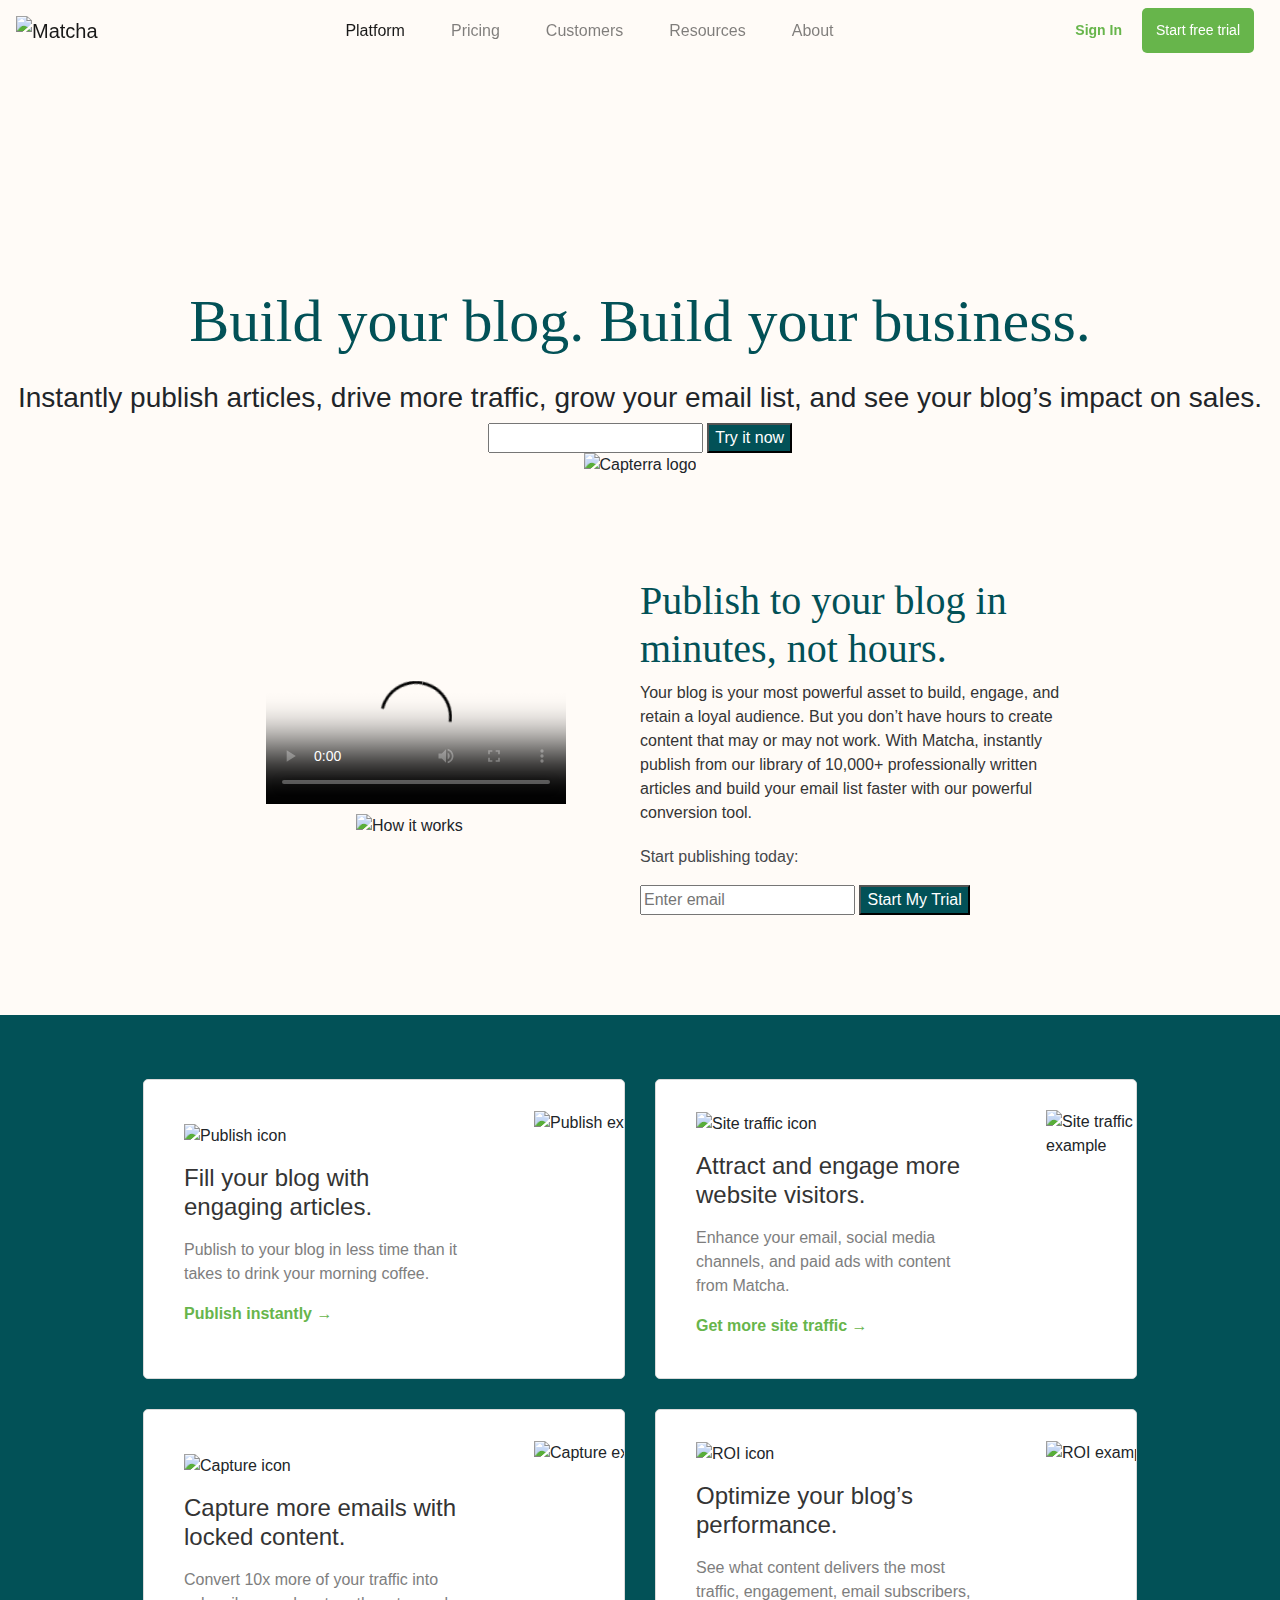
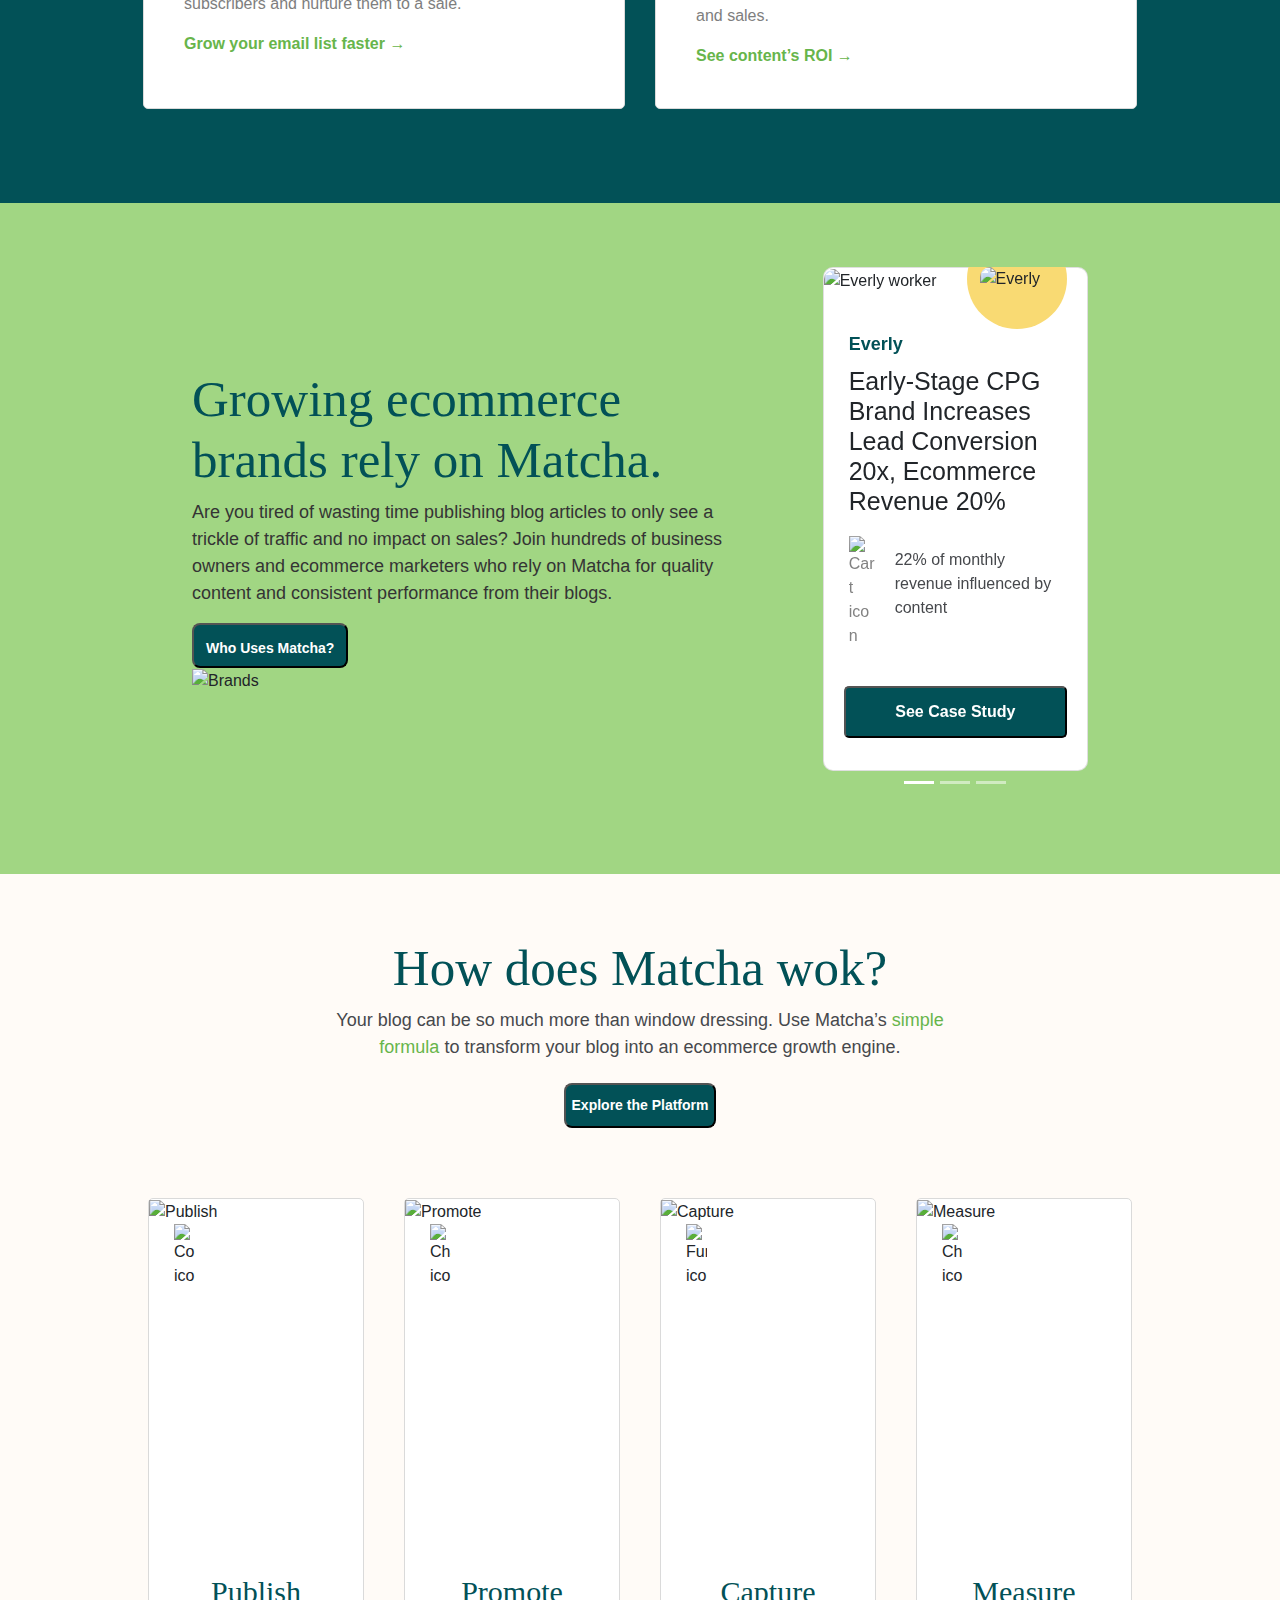
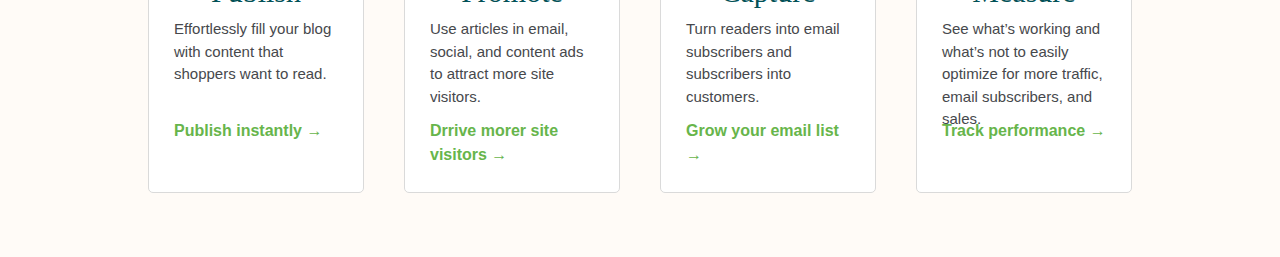
==== commit b1e26ad3: "Adding bootstrap components: 	-Creating pricing page. 	-Using bootstrap columns and rows. 	-Reusing " ====
--- a/index.html
+++ b/index.html
@@ -9,36 +9,6 @@
     <title>Matcha</title>
   </head>
   <body>
-    <!--
-    <section class="fixed-header">
-      <header class="header">
-        
-        <a href="/" class="logo">
-          <img
-            src="https://getmatcha.com/wp-content/themes/getmatcha/img/footer_logo.svg"
-            alt="Matcha"
-          />
-        </a>
-        
-        <nav class="navbar">
-          <ul>
-            <li>Platform</li>
-            <li>Pricing</li>
-            <li>Customers</li>
-            <li>Resources</li>
-            <li>About</li>
-          </ul>
-        </nav>
-        
-        <div class="actions">
-          <a href="/login">Sign In</a>
-          <button>Start free trial</button>
-        </div>
-      </header>
-    </section>
-    -->
-
-    <body>
       <!-- Nuestra barra de navegación comentada va aquí -->
       <nav class="navbar fixed-top navbar-expand-lg navbar-light">
         <a class="navbar-brand" href="#">
@@ -261,42 +231,132 @@
           />
         </figure>
       </article>
+
       <article class="stories-carousel">
-        <div class="card">
-          <div class="card-media">
-            <figure>
-              <img
-                src="https://getmatcha.com/wp-content/uploads/2019/05/profile-headshot-square.png"
-                alt="Everly worker"
-              />
-            </figure>
-            <div class="company">
-              <img
-                src="https://getmatcha.com/wp-content/uploads/2019/05/everly_logo_blue_v3_x60@2x.png"
-                alt="Everly"
-              />
+        <div
+          id="carouselExampleIndicators"
+          class="carousel slide"
+          data-ride="carousel">
+
+          <div class="carousel-inner">
+            <div class="carousel-item active">
+              <div class="card">
+                <div class="card-media">
+                  <figure>
+                    <img
+                      src="https://getmatcha.com/wp-content/uploads/2019/05/profile-headshot-square.png"
+                      alt="Everly worker"
+                    />
+                  </figure>
+                  <div class="company">
+                    <img
+                      src="https://getmatcha.com/wp-content/uploads/2019/05/everly_logo_blue_v3_x60@2x.png"
+                      alt="Everly"
+                    />
+                  </div>
+                </div>
+                <div class="card-body">
+                  <h4>Everly</h4>
+                  <h3>
+                    Early-Stage CPG Brand Increases Lead Conversion 20x, Ecommerce Revenue
+                    20%
+                  </h3>
+                  <div class="results">
+                    <img
+                      src="https://getmatcha.com/wp-content/themes/getmatcha/img/icon_cart.png"
+                      alt="Cart icon"
+                    />
+                    <p>22% of monthly revenue influenced by content</p>
+                  </div>
+                </div>
+                <div class="card-footer">
+                  <button>See Case Study</button>
+                </div>
+              </div>
             </div>
-          </div>
-          <div class="card-body">
-            <h4>Everly</h4>
-            <h3>
-              Early-Stage CPG Brand Increases Lead Conversion 20x, Ecommerce
-              Revenue 20%
-            </h3>
-            <div class="results">
-              <img
-                src="https://getmatcha.com/wp-content/themes/getmatcha/img/icon_cart.png"
-                alt="Cart icon"
-              />
-              <p>22% of monthly revenue influenced by content</p>
+            <div class="carousel-item">
+              <div class="card">
+                <div class="card-media">
+                  <figure>
+                    <img
+                      src="https://getmatcha.com/wp-content/uploads/2019/08/0.jpg"
+                      alt="Seato Summit worker"
+                    />
+                  </figure>
+                  <div class="company">
+                    <img
+                      src="https://getmatcha.com/wp-content/uploads/2019/08/SeatoSummitLogo.png"
+                      alt="Seato Summit Logo"
+                    />
+                  </div>
+                </div>
+                <div class="card-body">
+                  <h4>Sea to Summit</h4>
+                  <h3>
+                    Sea to Summit’s Ecommerce Site Traffic Climbs 189%, New Subscribers
+                    820%
+                  </h3>
+                  <div class="results">
+                    <img
+                      src="https://getmatcha.com/wp-content/themes/getmatcha/img/icon_audiences.png"
+                      alt="Audience icon"
+                    />
+                    <p>500% increase in traffic from social media</p>
+                  </div>
+                </div>
+                <div class="card-footer">
+                  <button>See Case Study</button>
+                </div>
+              </div>
             </div>
-          </div>
-          <div class="card-footer">
-            <button>See Case Study</button>
-          </div>
-        </div>
-      </article>
+            <div class="carousel-item">
+              <div class="card">
+                <div class="card-media">
+                  <figure>
+                    <img
+                      src="https://getmatcha.com/wp-content/uploads/2019/06/matt-and-margaret_headshot.png"
+                      alt="Mambe workers"
+                    />
+                  </figure>
+                  <div class="company">
+                    <img
+                      src="https://getmatcha.com/wp-content/uploads/2019/06/mambe-logo-1.png"
+                      alt="Mambe"
+                    />
+                  </div>
+                </div>
+                <div class="card-body">
+                  <h4>Mambe Waterproof Blankets</h4>
+                  <h3>
+                    How Mambe Increased Conversions by 327%, Reduced CPL by 60%
+                  </h3>
+                  <div class="results">
+                    <img
+                      src="https://getmatcha.com/wp-content/themes/getmatcha/img/icon_target.png"
+                      alt="Target icon"
+                    />
+                    <p>+327% more popup conversions at a 60% lower cost</p>
+                  </div>
+                </div>
+                <div class="card-footer">
+                  <button>See Case Study</button>
+                </div>
+              </div>
+            </div>
+          </div>
+          <ol class="carousel-indicators">
+            <li
+              data-target="#carouselExampleIndicators"
+              data-slide-to="0"
+              class="active"
+            ></li>
+            <li data-target="#carouselExampleIndicators" data-slide-to="1"></li>
+            <li data-target="#carouselExampleIndicators" data-slide-to="2"></li>
+          </ol>
+        </div> 
+      </article>      
     </section>
+
     <section class="how-matcha-works">
       <h2 class="title">How does Matcha wok?</h2>
       <p class="description">
--- a/styles/style.css
+++ b/styles/style.css
@@ -249,11 +249,22 @@
   flex: 1;
 }
 
+.success-stories .stories-carousel .carousel-indicators {
+  position: initial; /** ó: position: static; */
+}
+
+.success-stories .stories-carousel .carousel {
+  max-width: 370px;
+}
+
 .success-stories .stories-carousel .card {
-  max-width: 370px;
   width: 100%;
   background-color: #fff;
   border-radius: 10px;
+}
+
+.success-stories .stories-carousel figure {
+  margin-top: 0;
 }
 
 .success-stories .stories-carousel .card .card-media img {
@@ -287,9 +298,14 @@
   max-width: 75%;
 }
 
-.success-stories .stories-carousel .card .card-body,
+.success-stories .stories-carousel .card .card-body {
+  padding: 25px;
+}
+
 .success-stories .stories-carousel .card .card-footer {
-  padding: 25px;
+  margin-bottom: 20px;
+  background-color: transparent;
+  border-color: transparent;
 }
 
 .success-stories .stories-carousel .card .card-body h4 {
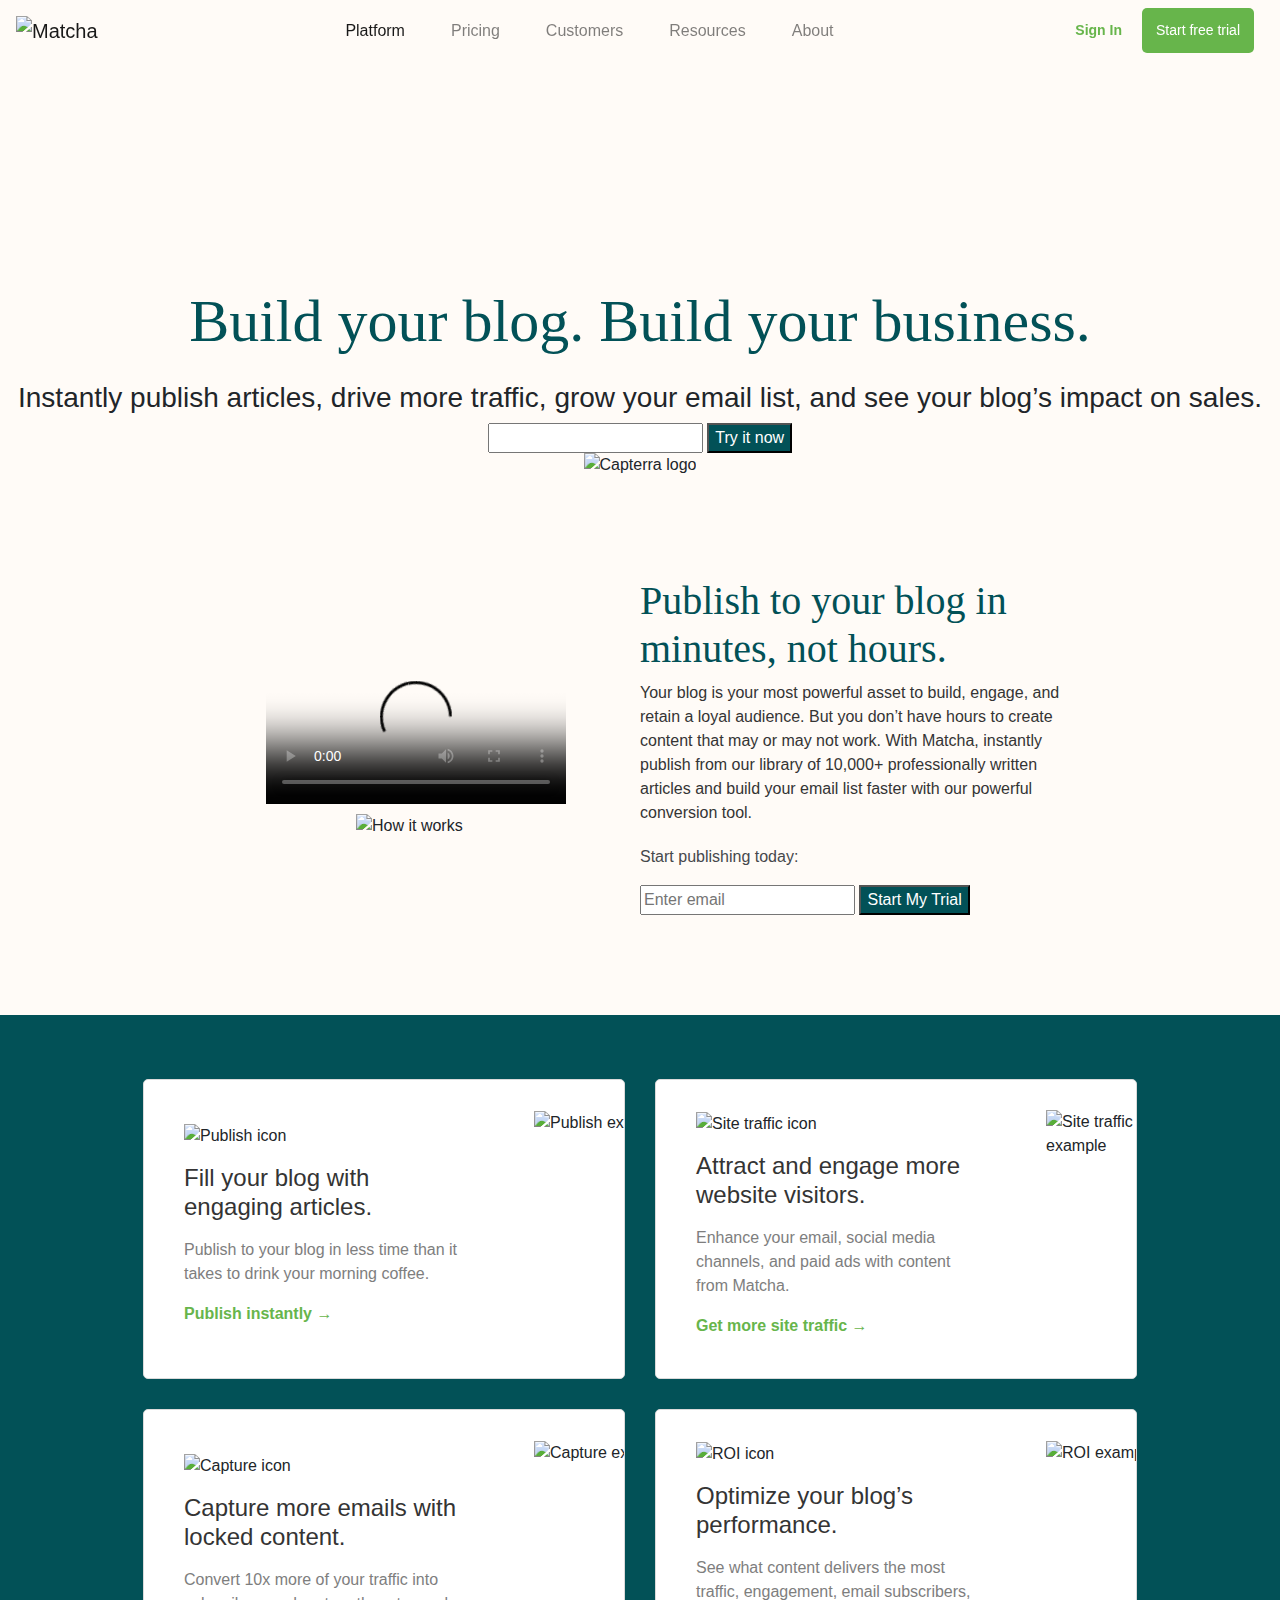
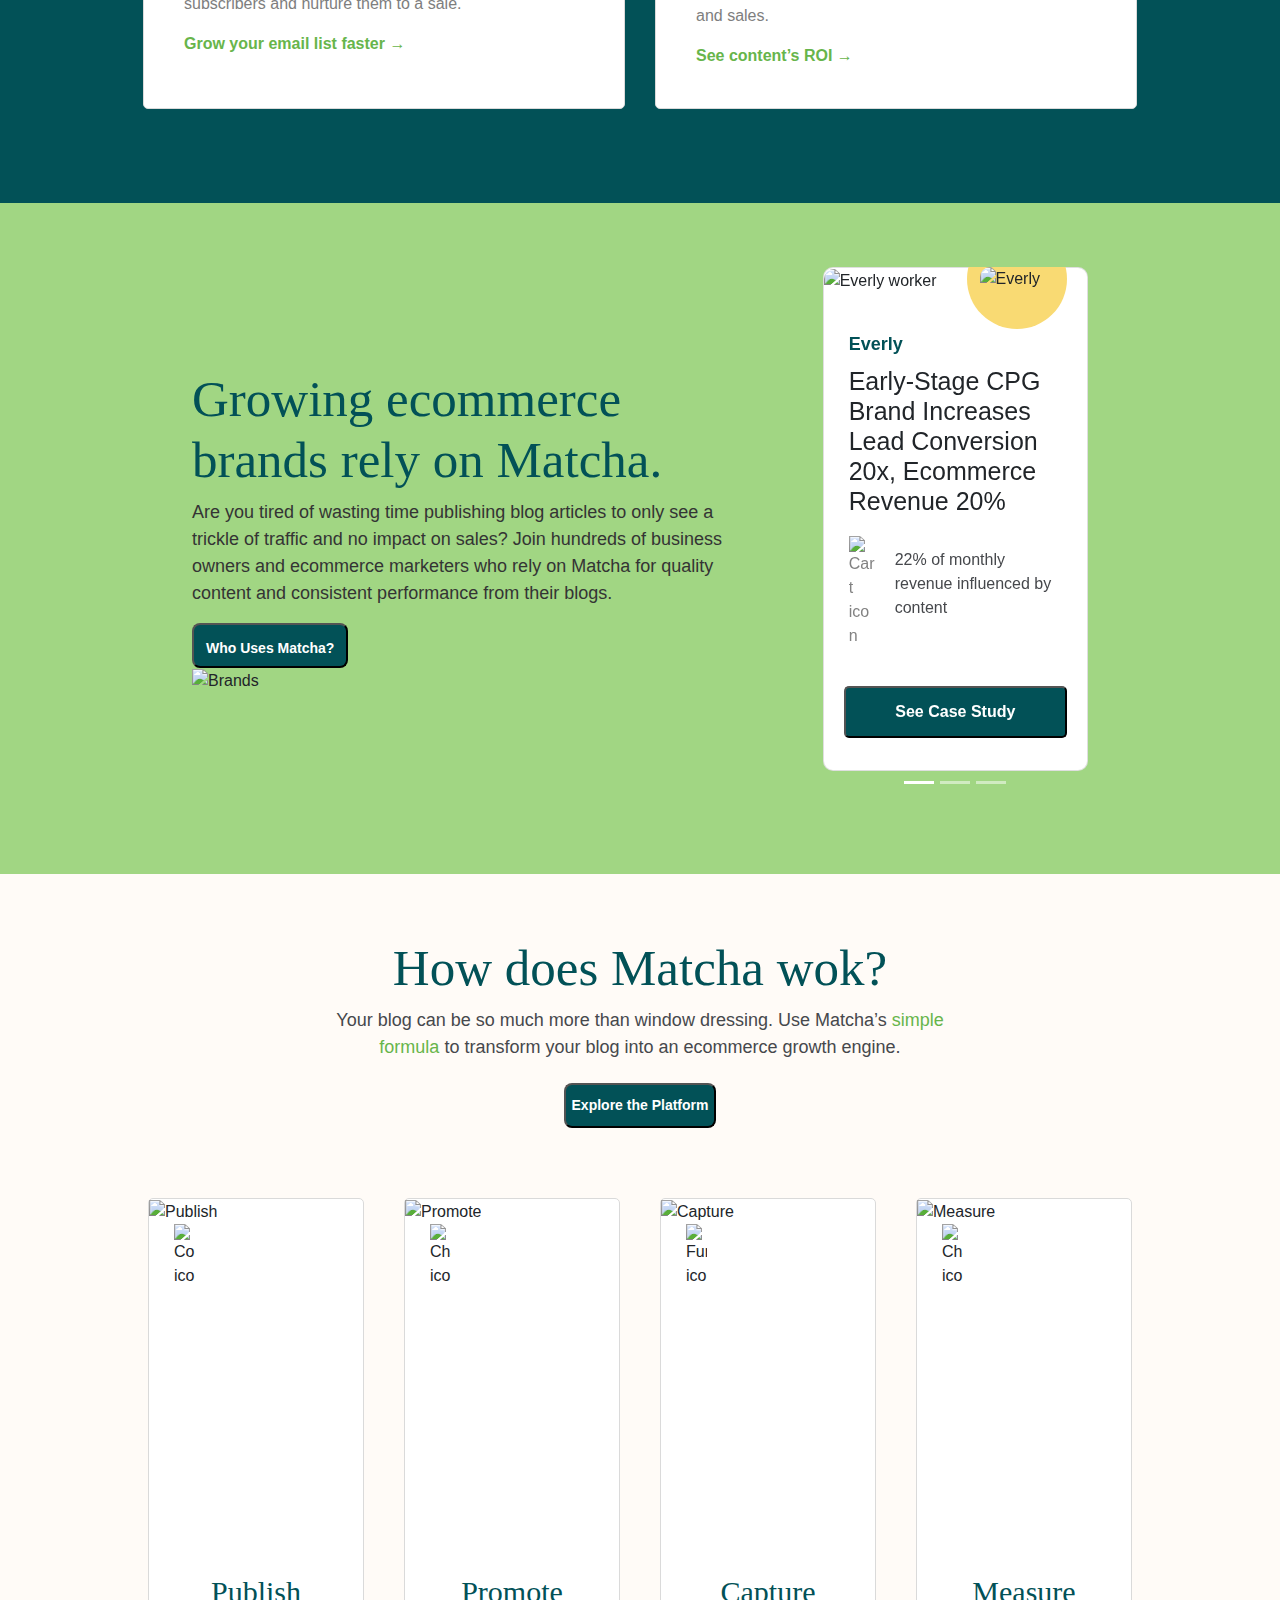
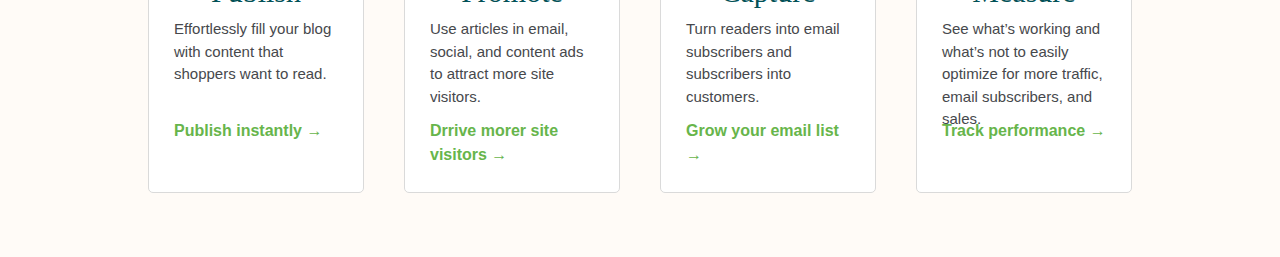
==== commit 0a0d9848: "linking index to pricing.html" ====
--- a/index.html
+++ b/index.html
@@ -11,7 +11,7 @@
   <body>
       <!-- Nuestra barra de navegación comentada va aquí -->
       <nav class="navbar fixed-top navbar-expand-lg navbar-light">
-        <a class="navbar-brand" href="#">
+        <a class="navbar-brand" href="index.html">
           <img
             src="https://getmatcha.com/wp-content/themes/getmatcha/img/footer_logo.svg"
             alt="Matcha"
@@ -35,7 +35,7 @@
               <a class="nav-link" href="#">Platform</a>
             </li>
             <li class="nav-item">
-              <a class="nav-link" href="#">Pricing</a>
+              <a class="nav-link" href="pricing.html">Pricing</a>
             </li>
             <li class="nav-item">
               <a class="nav-link" href="#">Customers</a>
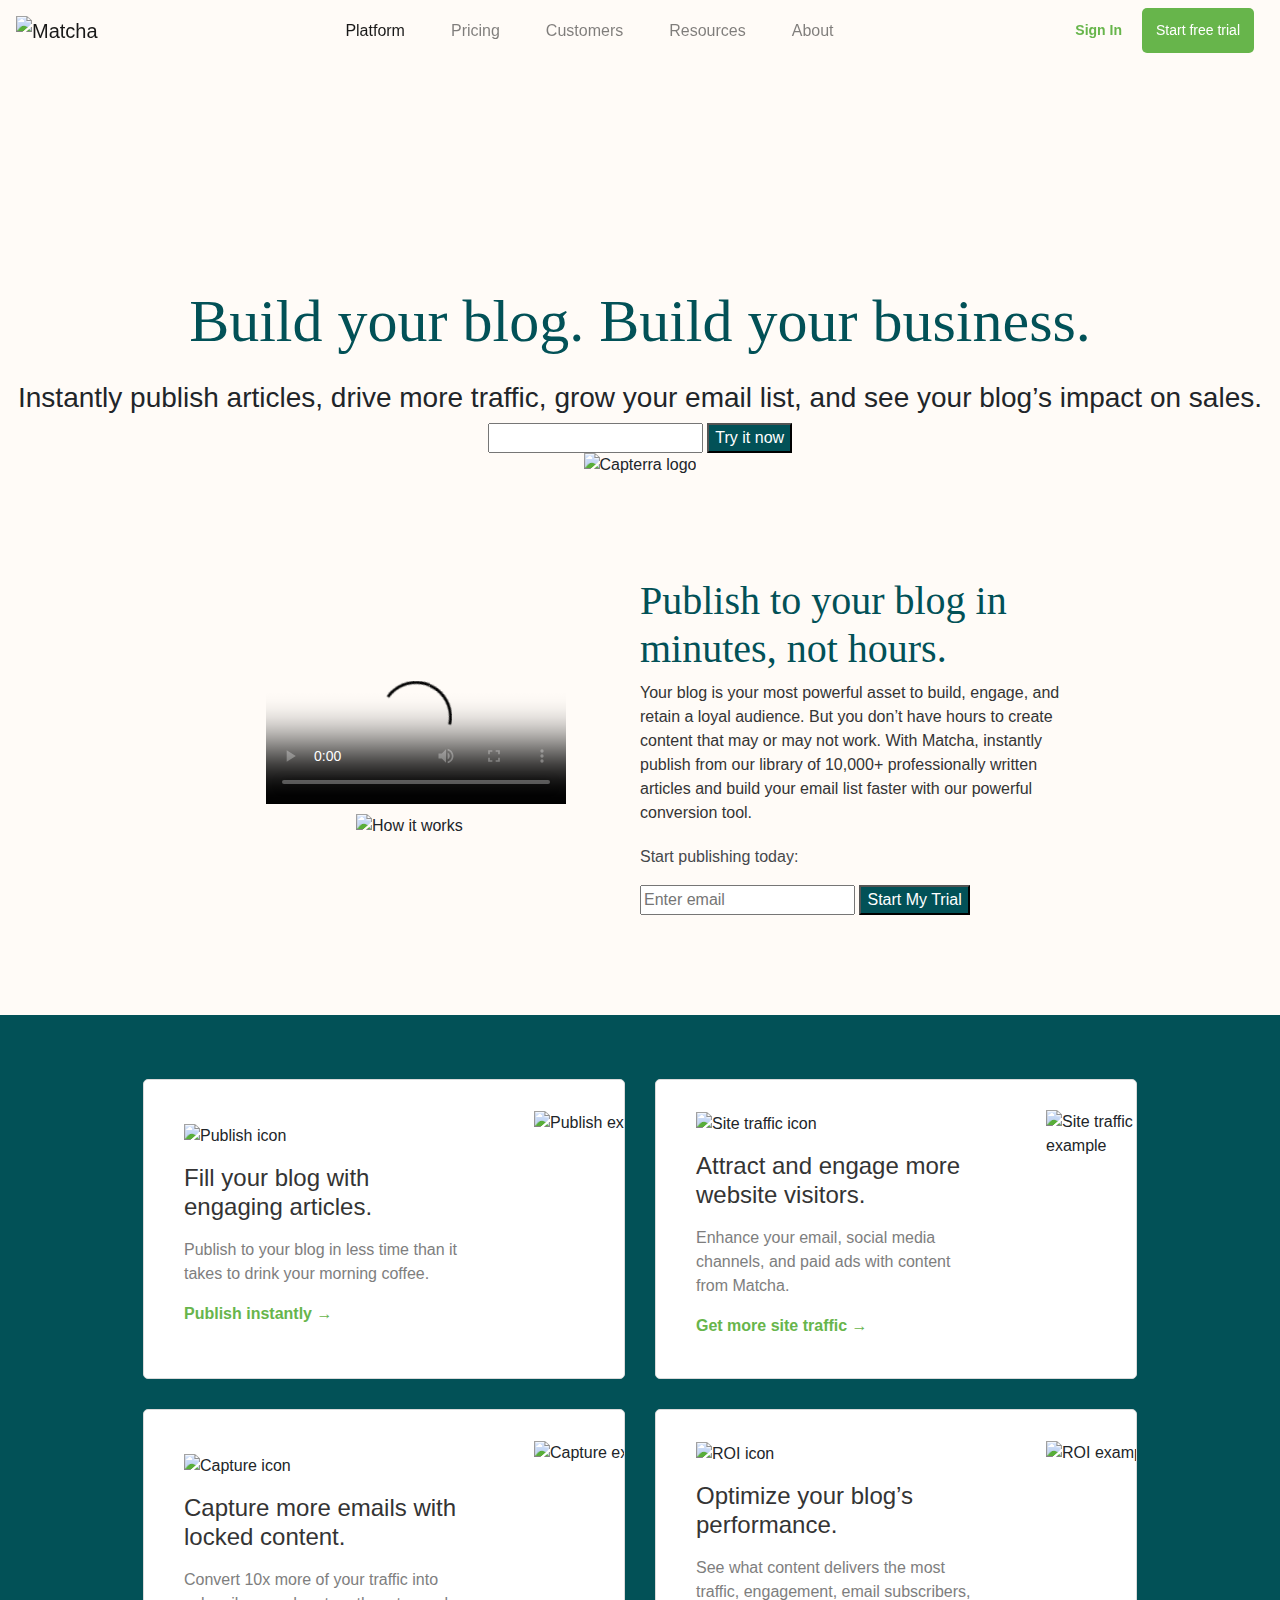
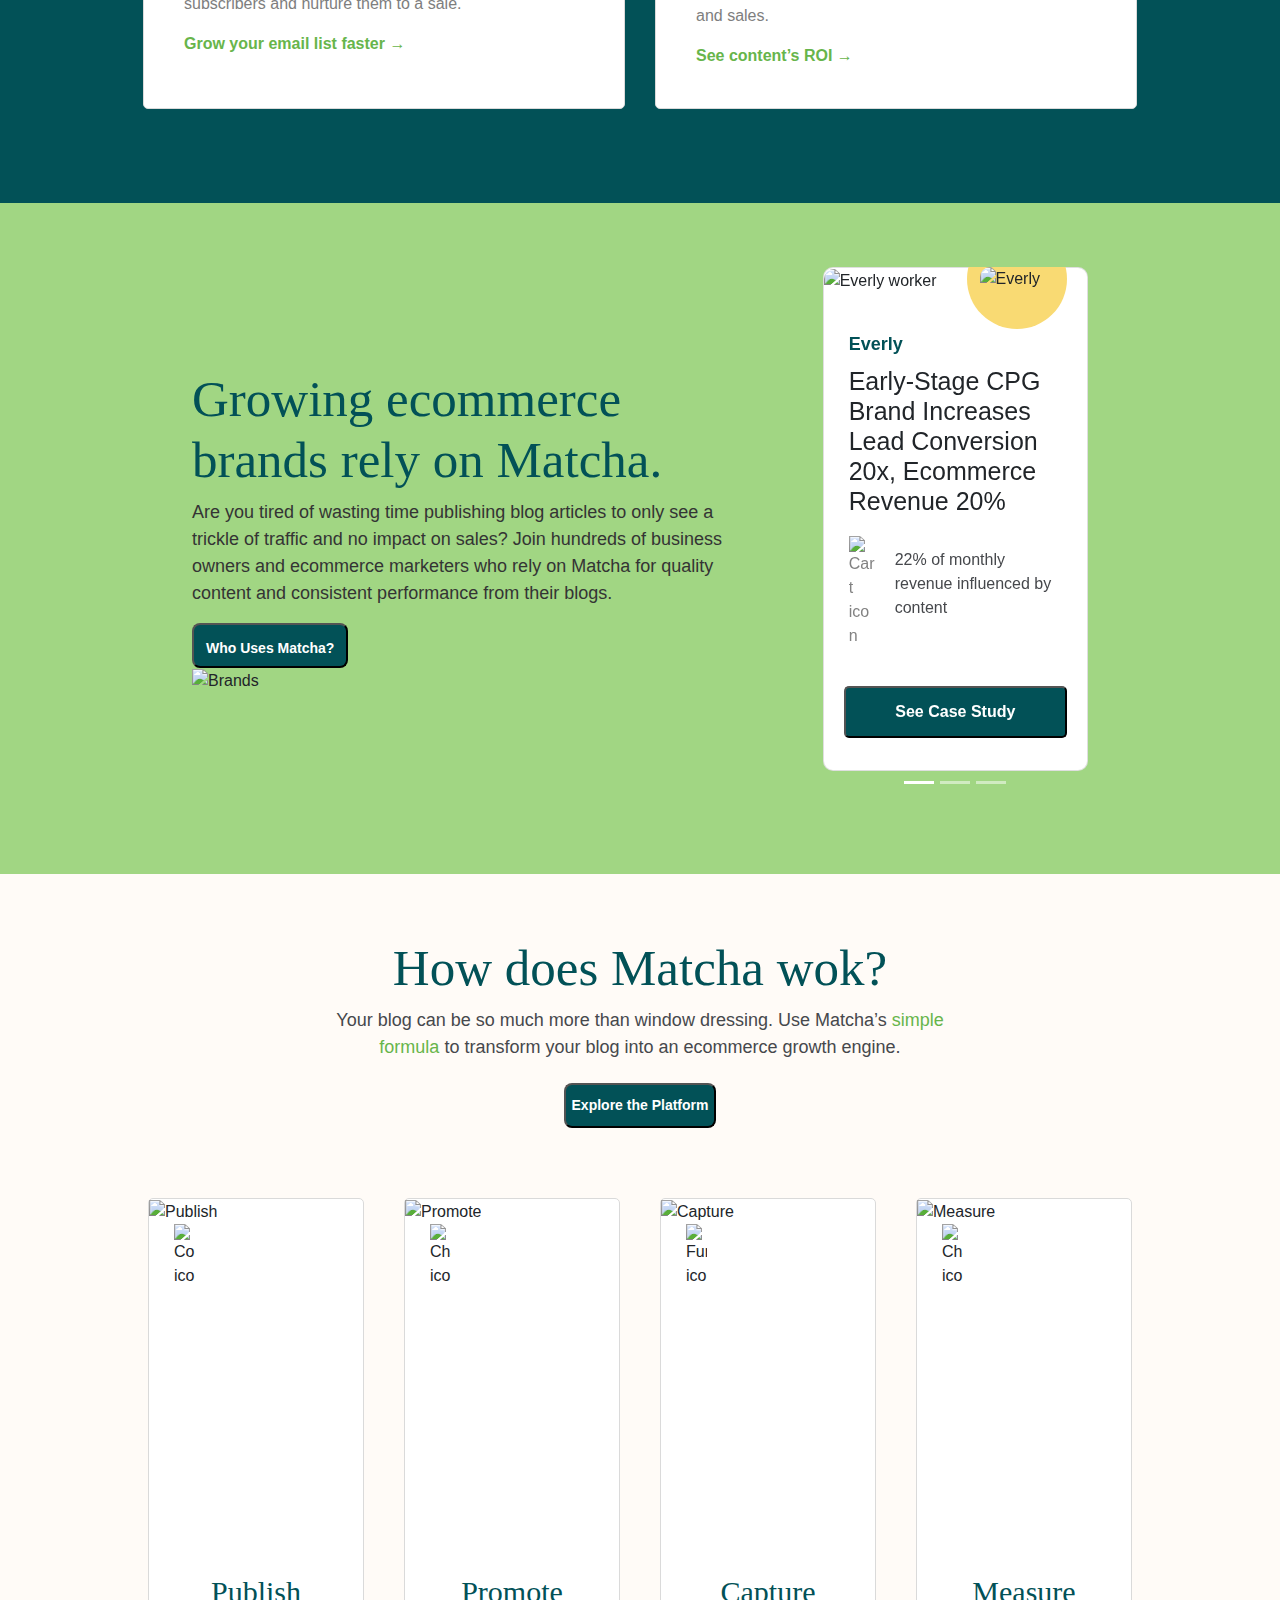
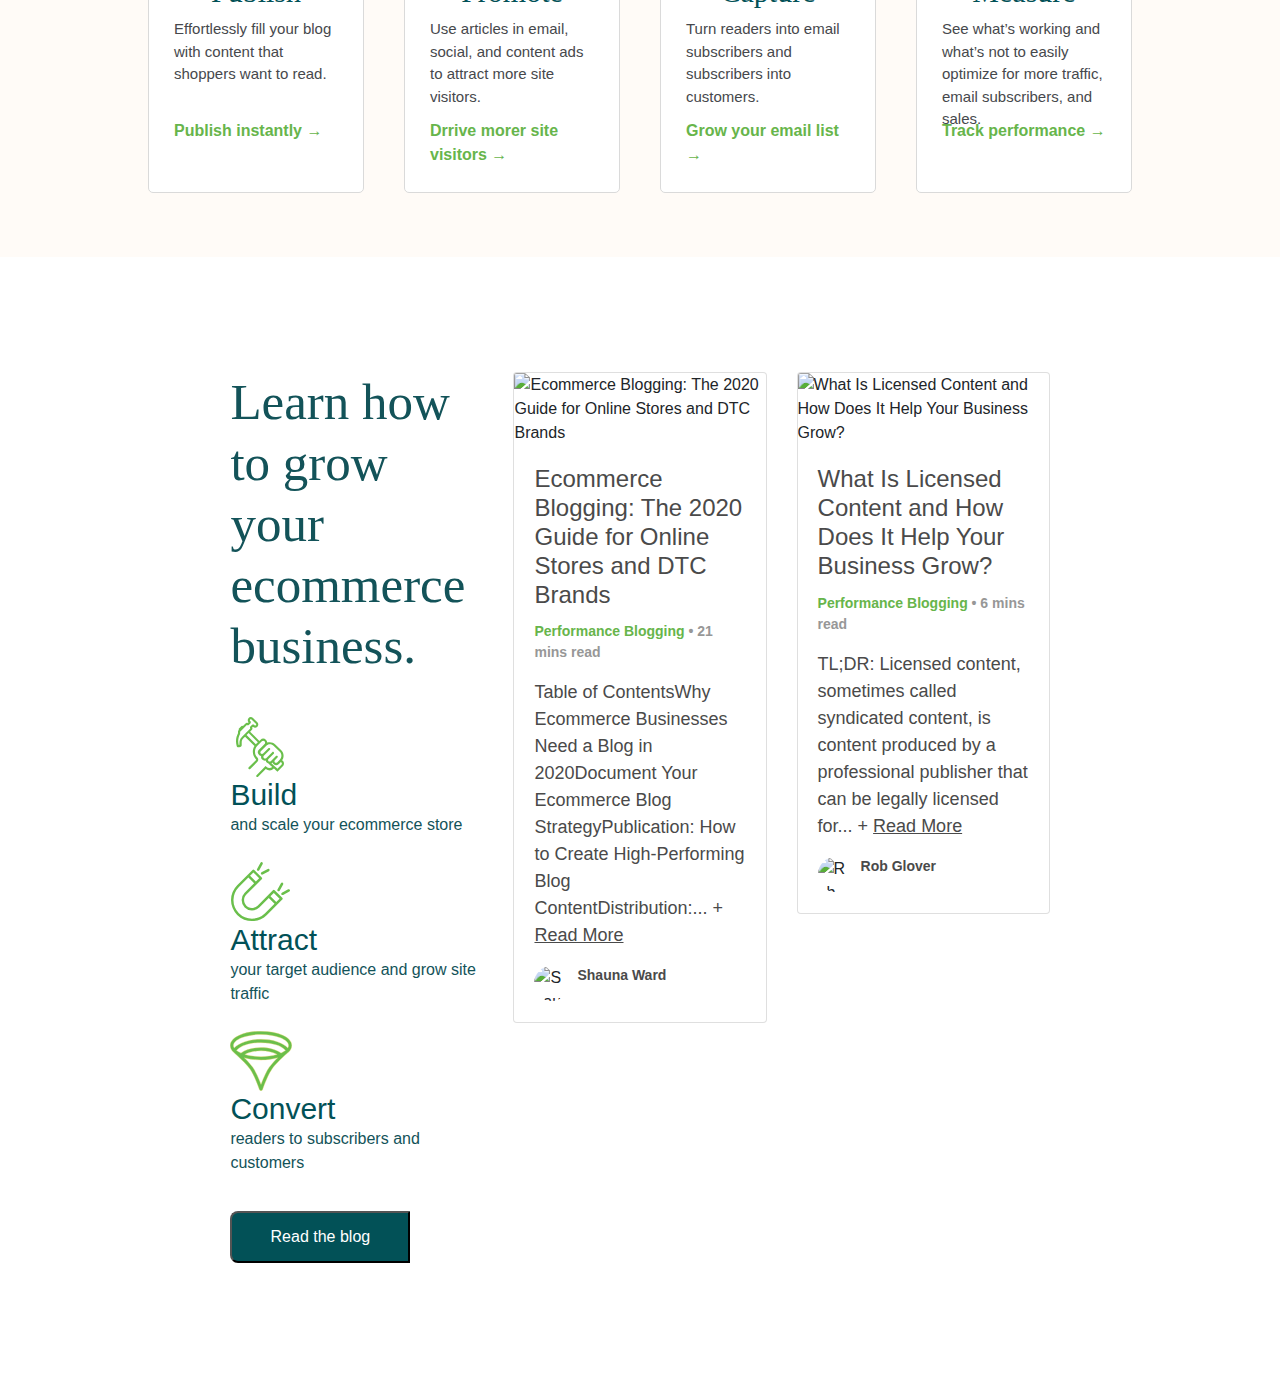
==== commit 348f49c4: "changes for sesion 7 post work" ====
--- a/index.html
+++ b/index.html
@@ -6,6 +6,7 @@
     <meta name="viewport" content="width=device-width, initial-scale=1, shrink-to-fit=no">
     <link rel="stylesheet" href="https://stackpath.bootstrapcdn.com/bootstrap/4.4.1/css/bootstrap.min.css" integrity="sha384-Vkoo8x4CGsO3+Hhxv8T/Q5PaXtkKtu6ug5TOeNV6gBiFeWPGFN9MuhOf23Q9Ifjh" crossorigin="anonymous">
     <link rel="stylesheet" href="styles/style.css" />
+    <link rel="stylesheet" href="styles/main.css" />
     <title>Matcha</title>
   </head>
   <body>
@@ -456,6 +457,107 @@
         </article>
       </div>
     </section>
+    <section class="blog">
+      <section class="container blog">
+        <div class="row">
+          <div class="col">
+            <h2 class="title">Learn how to grow your ecommerce business.</h2>
+            <article class="process-list">
+              <div class="process">
+                <div class="process-icon">
+                  <img src="./icons/build.svg" alt="Build icon" />
+                </div>
+                <div class="process-description">
+                  <h3>Build</h3>
+                  <p>and scale your ecommerce store</p>
+                </div>
+              </div>
+              <div class="process">
+                <div class="process-icon">
+                  <img src="./icons/attract.svg" alt="Attract icon" />
+                </div>
+                <div class="process-description">
+                  <h3>Attract</h3>
+                  <p>your target audience and grow site traffic</p>
+                </div>
+              </div>
+              <div class="process">
+                <div class="process-icon">
+                  <img src="./icons/convert.svg" alt="Convert icon" />
+                </div>
+                <div class="process-description">
+                  <h3>Convert</h3>
+                  <p>readers to subscribers and customers</p>
+                </div>
+              </div>
+            </article>
+            <button>Read the blog</button>
+          </div>
+          <div class="col">
+            <div class="card">
+              <img
+                src="https://getmatcha.com/wp-content/uploads/2019/03/david-marcu-114194-1052x699.jpg"
+                class="card-img-top"
+                alt="Ecommerce Blogging: The 2020 Guide for Online Stores and DTC Brands"
+              />
+              <div class="card-body">
+                <h5 class="card-title">
+                  Ecommerce Blogging: The 2020 Guide for Online Stores and DTC Brands
+                </h5>
+                <p class="metadata">
+                  <strong class="category">Performance Blogging </strong>
+                  <strong class="read-time">• 21 mins read</strong>
+                </p>
+                <p class="card-text">
+                  Table of ContentsWhy Ecommerce Businesses Need a Blog in
+                  2020Document Your Ecommerce Blog StrategyPublication: How to Create
+                  High-Performing Blog ContentDistribution:...
+                  <span class="read-more">+ <a>Read More</a></span>
+                </p>
+                <div class="author d-flex align-items-center">
+                  <img
+                    src="https://secure.gravatar.com/avatar/b1c37d9c6b3a36a5eb64d7112bf71ca4?s=96&d=retro&r=g"
+                    alt="Shauna Ward"
+                  />
+                  <p>Shauna Ward</p>
+                </div>
+              </div>
+            </div>
+          </div>
+          <div class="col">
+            <div class="card">
+              <img
+                src="https://getmatcha.com/wp-content/uploads/2019/06/arnel-hasanovic-MNd-Rka1o0Q-1049x699.jpg"
+                class="card-img-top"
+                alt="What Is Licensed Content and How Does It Help Your Business Grow?"
+              />
+              <div class="card-body">
+                <h5 class="card-title">
+                  What Is Licensed Content and How Does It Help Your Business Grow?
+                </h5>
+                <p class="metadata">
+                  <strong class="category">Performance Blogging </strong>
+                  <strong class="read-time">• 6 mins read</strong>
+                </p>
+                <p class="card-text">
+                  TL;DR: Licensed content, sometimes called syndicated content, is
+                  content produced by a professional publisher that can be legally
+                  licensed for...
+                  <span class="read-more">+ <a>Read More</a></span>
+                </p>
+                <div class="author d-flex align-items-center">
+                  <img
+                    src="https://secure.gravatar.com/avatar/c2f0381c76fae0875a4c15deb4e0a2f8?s=96&d=retro&r=g"
+                    alt="Rob Glover"
+                  />
+                  <p>Rob Glover</p>
+                </div>
+              </div>
+            </div>
+          </div>
+        </div>
+      </section>
+    </section>
 
 
     <script src="https://code.jquery.com/jquery-3.4.1.slim.min.js" integrity="sha384-J6qa4849blE2+poT4WnyKhv5vZF5SrPo0iEjwBvKU7imGFAV0wwj1yYfoRSJoZ+n" crossorigin="anonymous"></script>
--- a/styles/style.css
+++ b/styles/style.css
@@ -20,13 +20,13 @@
   font-size: 0;
   height: 45px;
   font-family: sans-serif;
-}
-
-.header > * {
-  display: inline-block;
-  font-size: 16px;
-  height: 100%;
-  line-height: 45px;
+
+  > * {
+    display: inline-block;
+    font-size: 16px;
+    height: 100%;
+    line-height: 45px;
+  }
 }
 
 .logo {
@@ -506,4 +506,21 @@
   .feature-image {
     display: none;
   }
-}
+
+  .success-stories {
+    flex-direction: column;
+    padding: 5% 15px;
+  }
+
+  .success-stories > .overview {
+    padding-right: unset;
+  }
+
+  .success-stories .stories-carousel .card {
+    min-height: 832px;
+  }
+
+  .success-stories .stories-carousel .card .card-media img {
+    max-height: unset;
+  }
+}
--- a/styles/main.css
+++ b/styles/main.css
@@ -0,0 +1,82 @@
+/** colores */
+/** fuentes */
+/** placeholders */
+.blog .title {
+  font-family: "Alegreya", serif;
+  color: #135359;
+}
+
+.blog {
+  background-color: #ffffff;
+  max-width: unset;
+  padding: 5% 10%;
+}
+.blog .process-list {
+  margin-top: 40px;
+  margin-bottom: 36px;
+}
+.blog .process-list .process {
+  margin-bottom: 25px;
+}
+.blog .process-list .process > div > h3 {
+  color: #025157;
+  margin-bottom: 0;
+  font-size: 30px;
+  font-weight: 500;
+}
+.blog .process-list .process > div > p {
+  color: #135359;
+  margin: 0;
+}
+.blog .process-list .process .process-icon {
+  width: 60px;
+  height: 60px;
+  margin-right: 10px;
+  text-align: center;
+}
+.blog .process-list .process .process-icon img {
+  height: 100%;
+}
+.blog button {
+  height: auto;
+  border-top-left-radius: 8px;
+  border-bottom-left-radius: 8px;
+  padding: 12px;
+  width: 180px;
+  margin-bottom: 15px;
+}
+.blog .card-title {
+  font-size: 24px;
+  color: #4a4a4a;
+}
+.blog .metadata {
+  font-weight: 500;
+  font-size: 14px;
+  color: #979797;
+}
+.blog .metadata .category {
+  color: #67b54b;
+}
+.blog .card-text {
+  color: #4a4a4a;
+  font-size: 18px;
+  line-height: 1.5em;
+  min-height: 6em;
+}
+.blog .card-text .read-more a {
+  text-decoration: underline;
+  cursor: pointer;
+}
+.blog .author img {
+  border-radius: 50%;
+  width: 35px;
+  height: 35px;
+}
+.blog .author p {
+  margin-left: 8px;
+  font-weight: 600;
+  font-size: 14px;
+  color: #4a4a4a;
+}
+
+/*# sourceMappingURL=main.css.map */
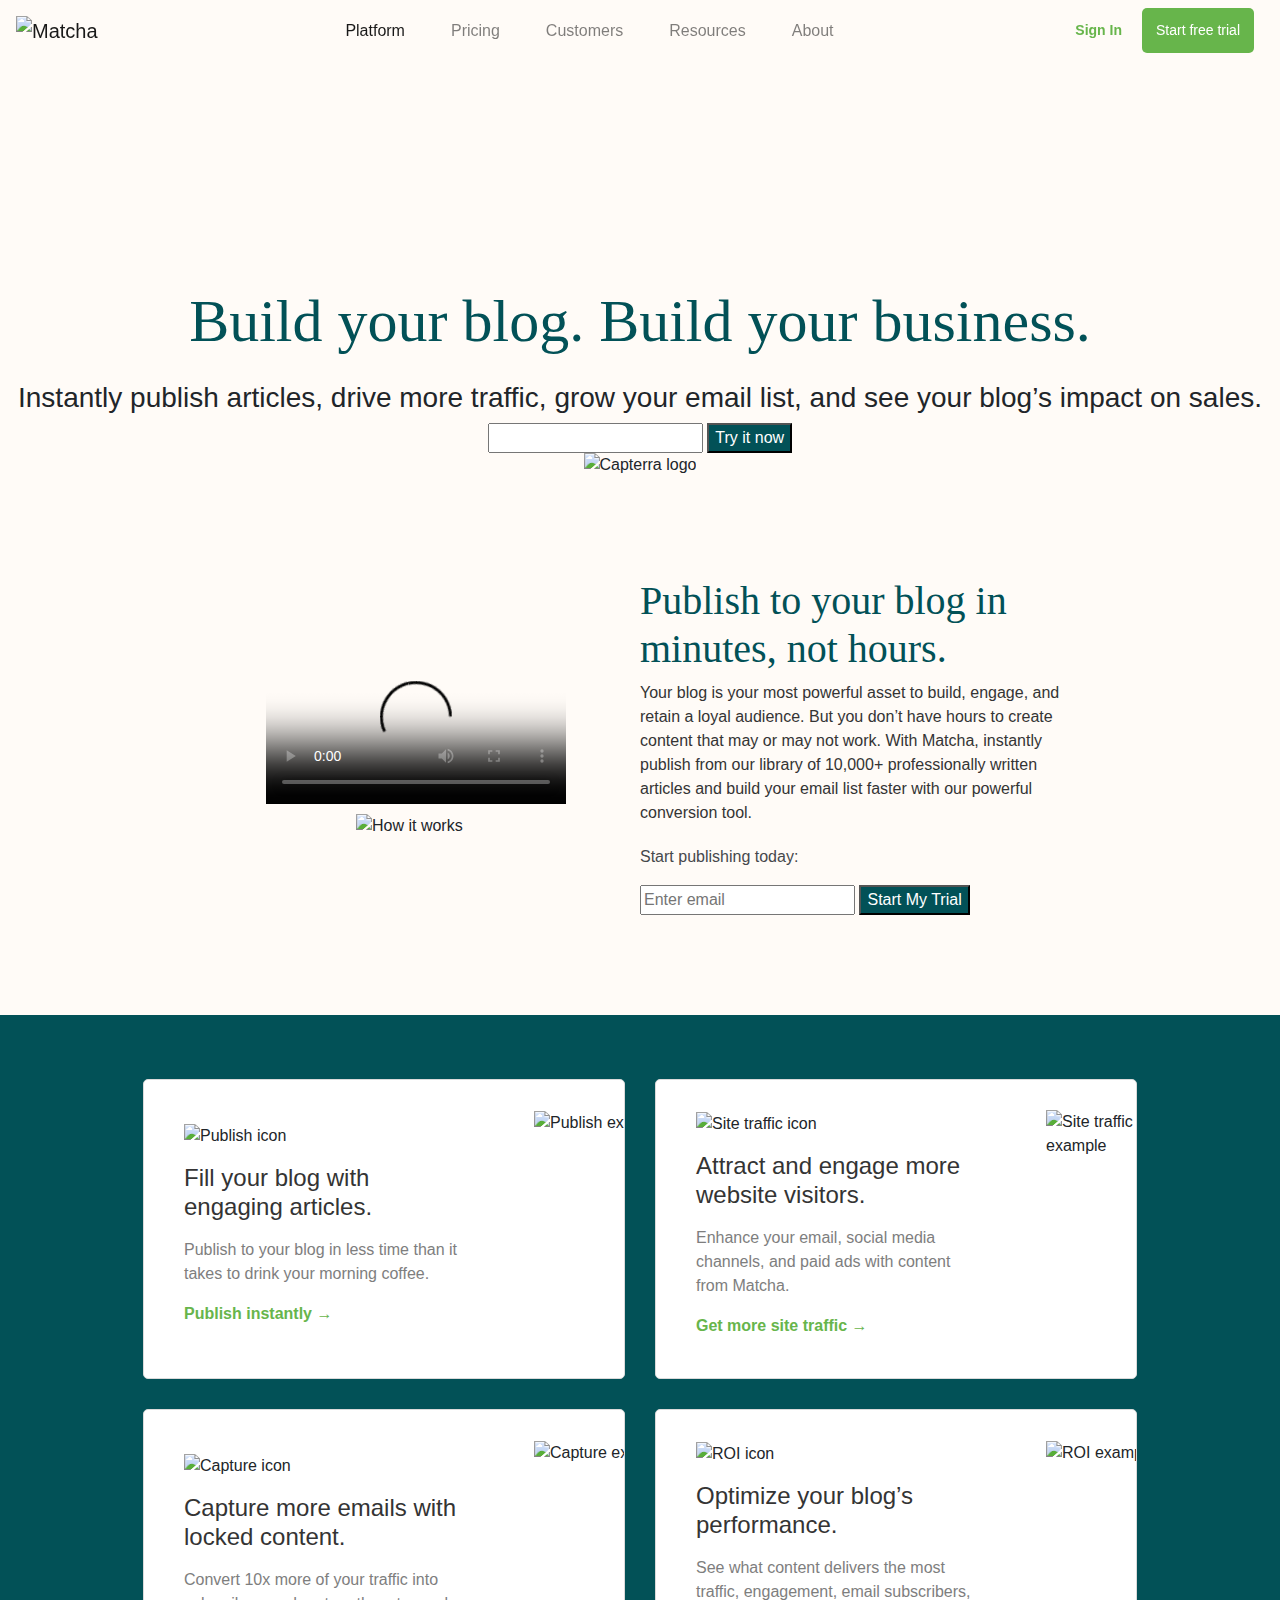
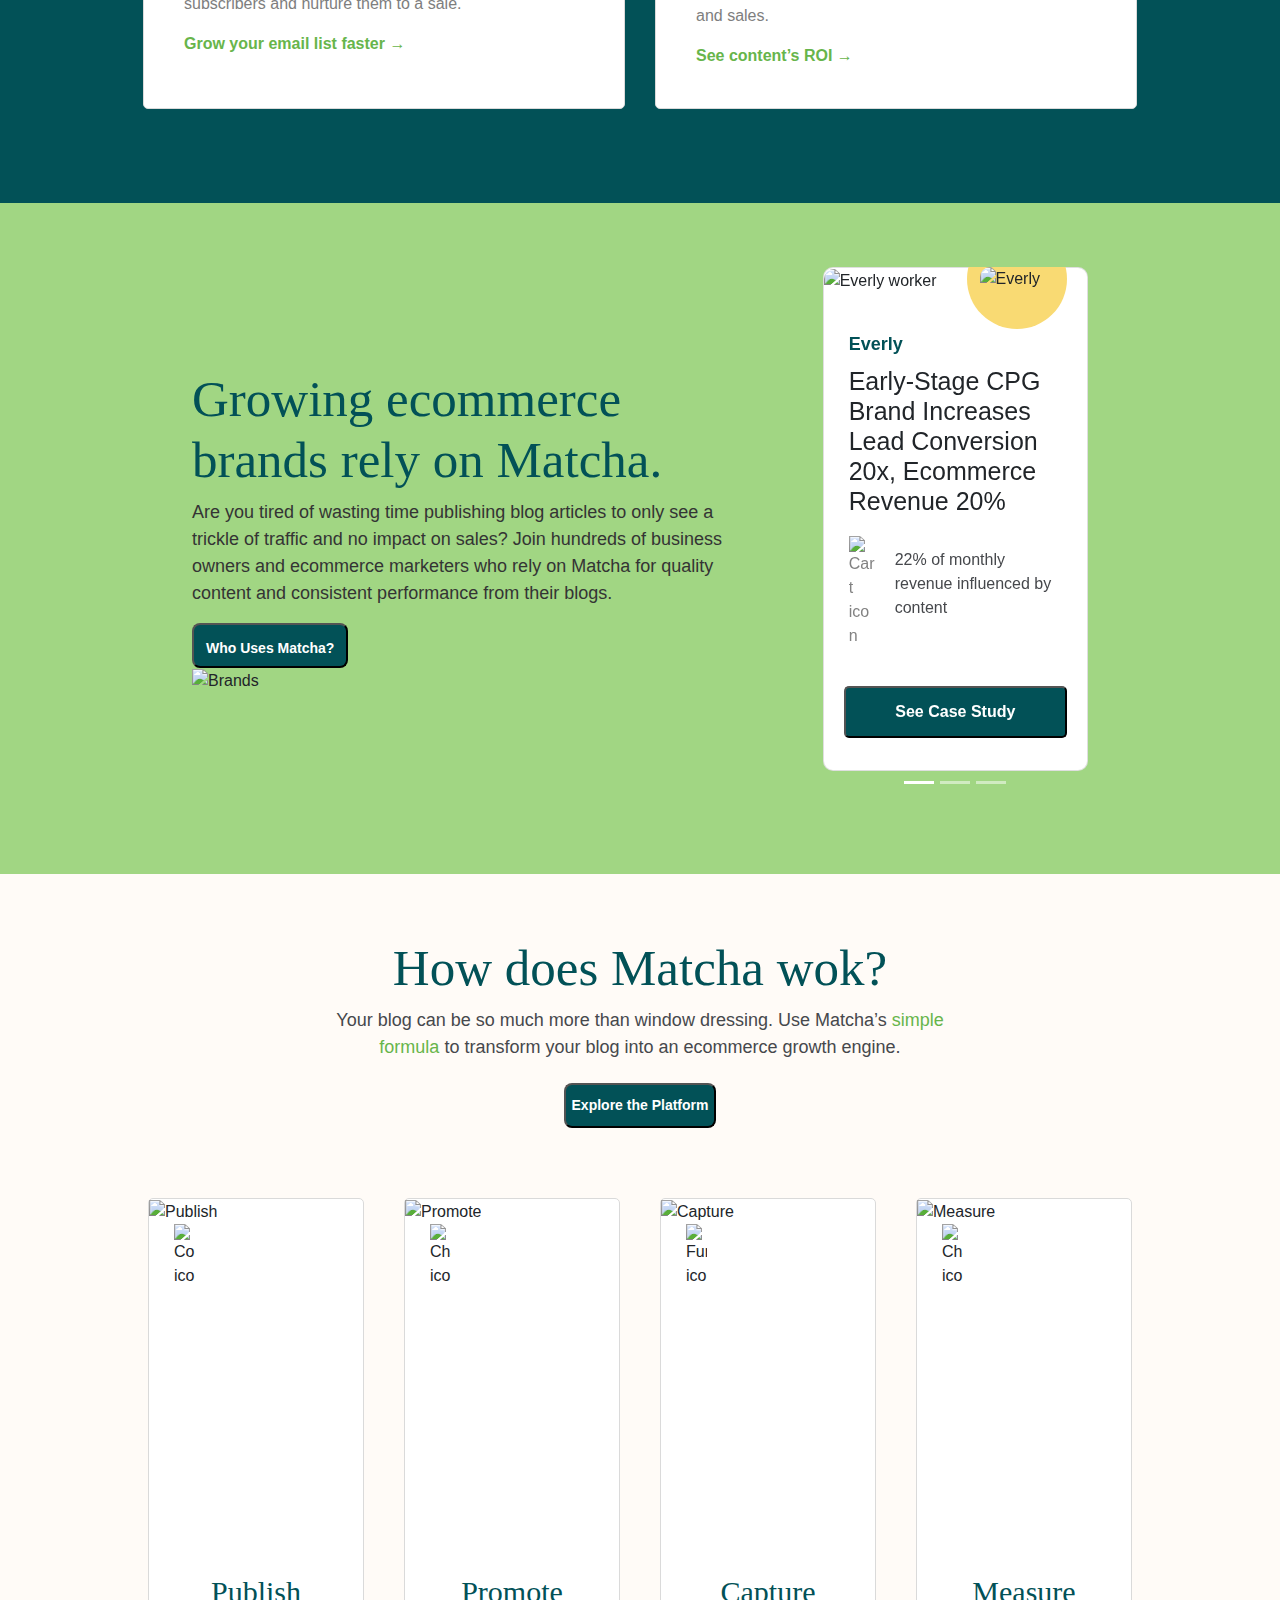
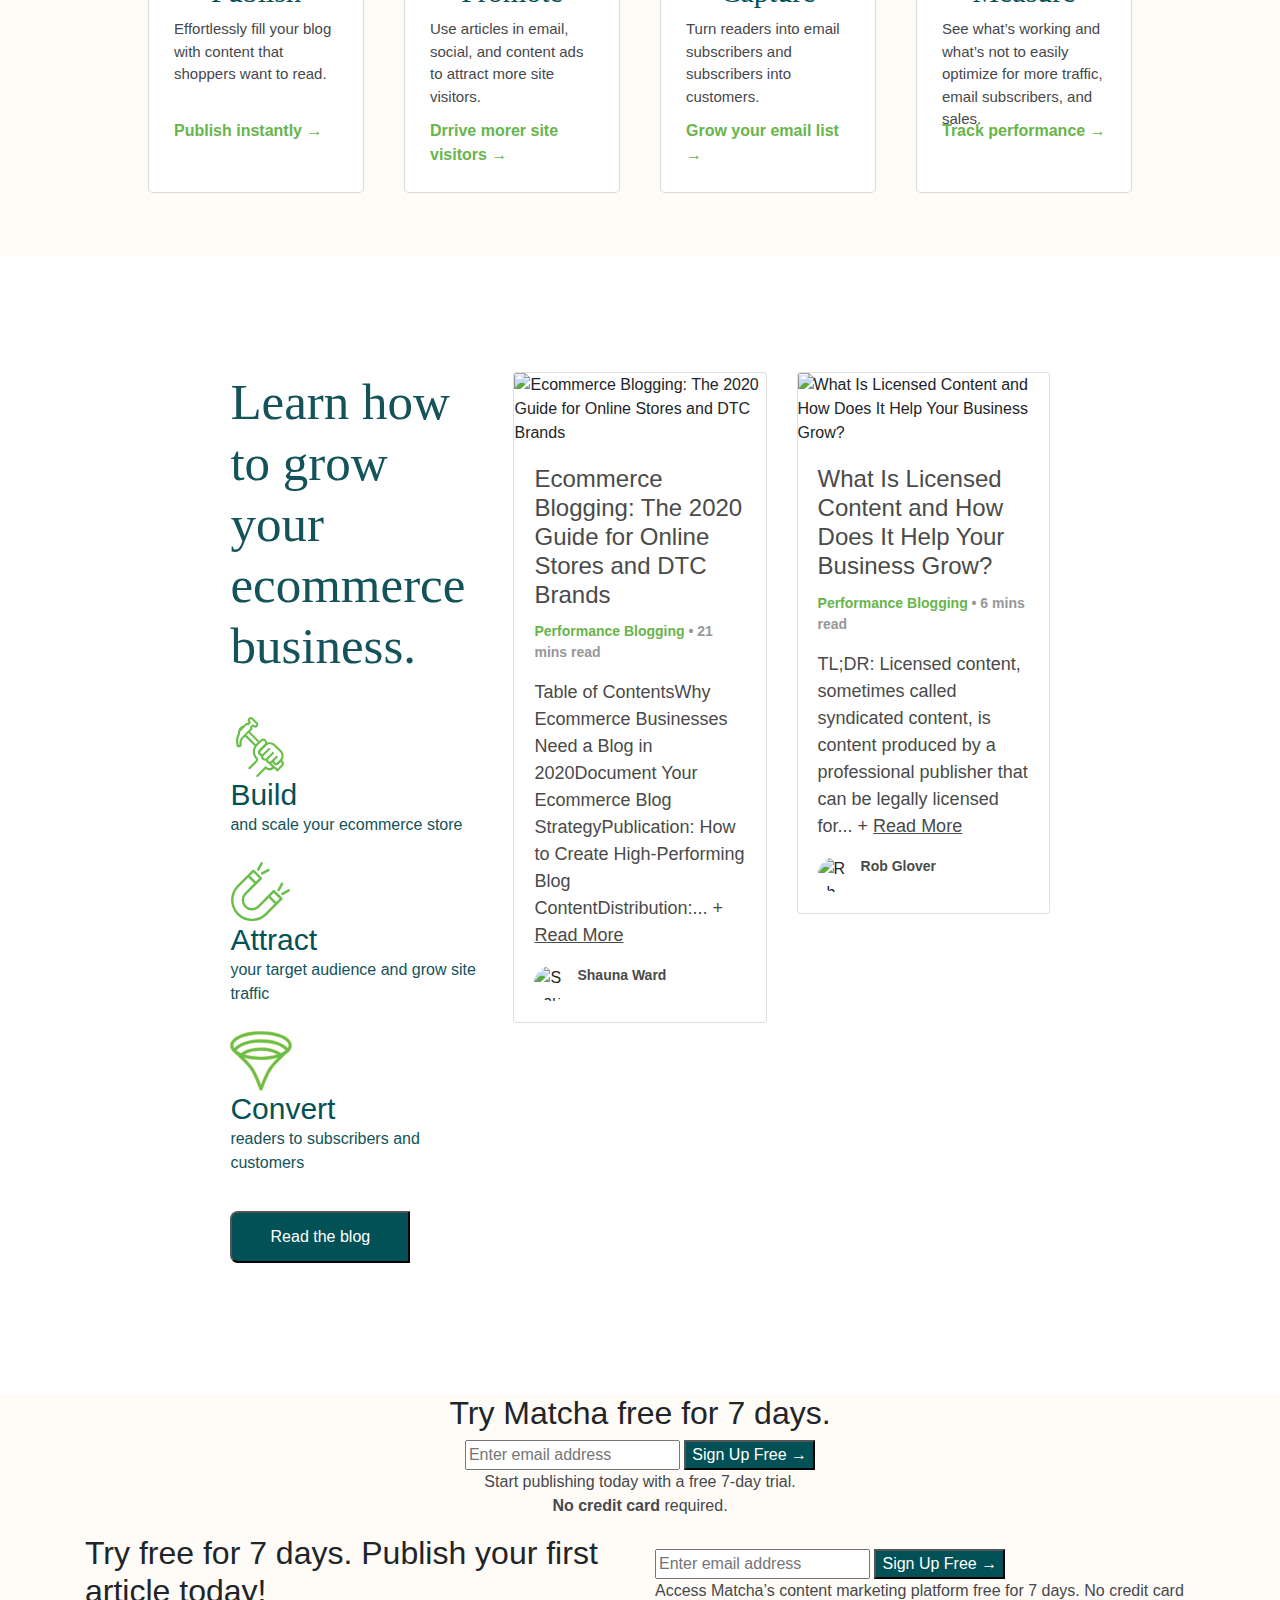
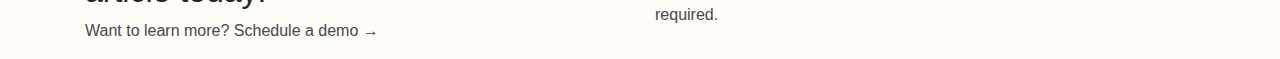
==== commit 4d9307c4: "last changes on fronend module example" ====
--- a/index.html
+++ b/index.html
@@ -558,10 +558,41 @@
         </div>
       </section>
     </section>
+    <div class="home-people"></div>
+    <div class="try-it text-center">
+      <h2>Try Matcha free for 7 days.</h2>
+      <form class="signup-form">
+        <input type="email" placeholder="Enter email address" />
+        <button>Sign Up Free →</button>
+      </form>
+      <p>
+        Start publishing today with a free 7-day trial. <br />
+        <strong>No credit card</strong> required.
+      </p>
+    </div>
+    <section class="container cta">
+      <div class="row align-items-center box">
+        <div class="col-sm">
+          <h2>Try free for 7 days. Publish your first article today!</h2>
+          <p>Want to learn more? <a>Schedule a demo →</a></p>
+        </div>
+        <div class="col-sm">
+          <form class="signup-form">
+            <input type="email" placeholder="Enter email address" />
+            <button>Sign Up Free →</button>
+          </form>
+          <p>
+            Access Matcha’s content marketing platform free for 7 days. No
+            credit card required.
+          </p>
+        </div>
+      </div>
+    </section>
 
 
     <script src="https://code.jquery.com/jquery-3.4.1.slim.min.js" integrity="sha384-J6qa4849blE2+poT4WnyKhv5vZF5SrPo0iEjwBvKU7imGFAV0wwj1yYfoRSJoZ+n" crossorigin="anonymous"></script>
     <script src="https://cdn.jsdelivr.net/npm/popper.js@1.16.0/dist/umd/popper.min.js" integrity="sha384-Q6E9RHvbIyZFJoft+2mJbHaEWldlvI9IOYy5n3zV9zzTtmI3UksdQRVvoxMfooAo" crossorigin="anonymous"></script>
     <script src="https://stackpath.bootstrapcdn.com/bootstrap/4.4.1/js/bootstrap.min.js" integrity="sha384-wfSDF2E50Y2D1uUdj0O3uMBJnjuUD4Ih7YwaYd1iqfktj0Uod8GCExl3Og8ifwB6" crossorigin="anonymous"></script>
+    <script src="scripts/app.js"></script>
   </body>
 </html>
